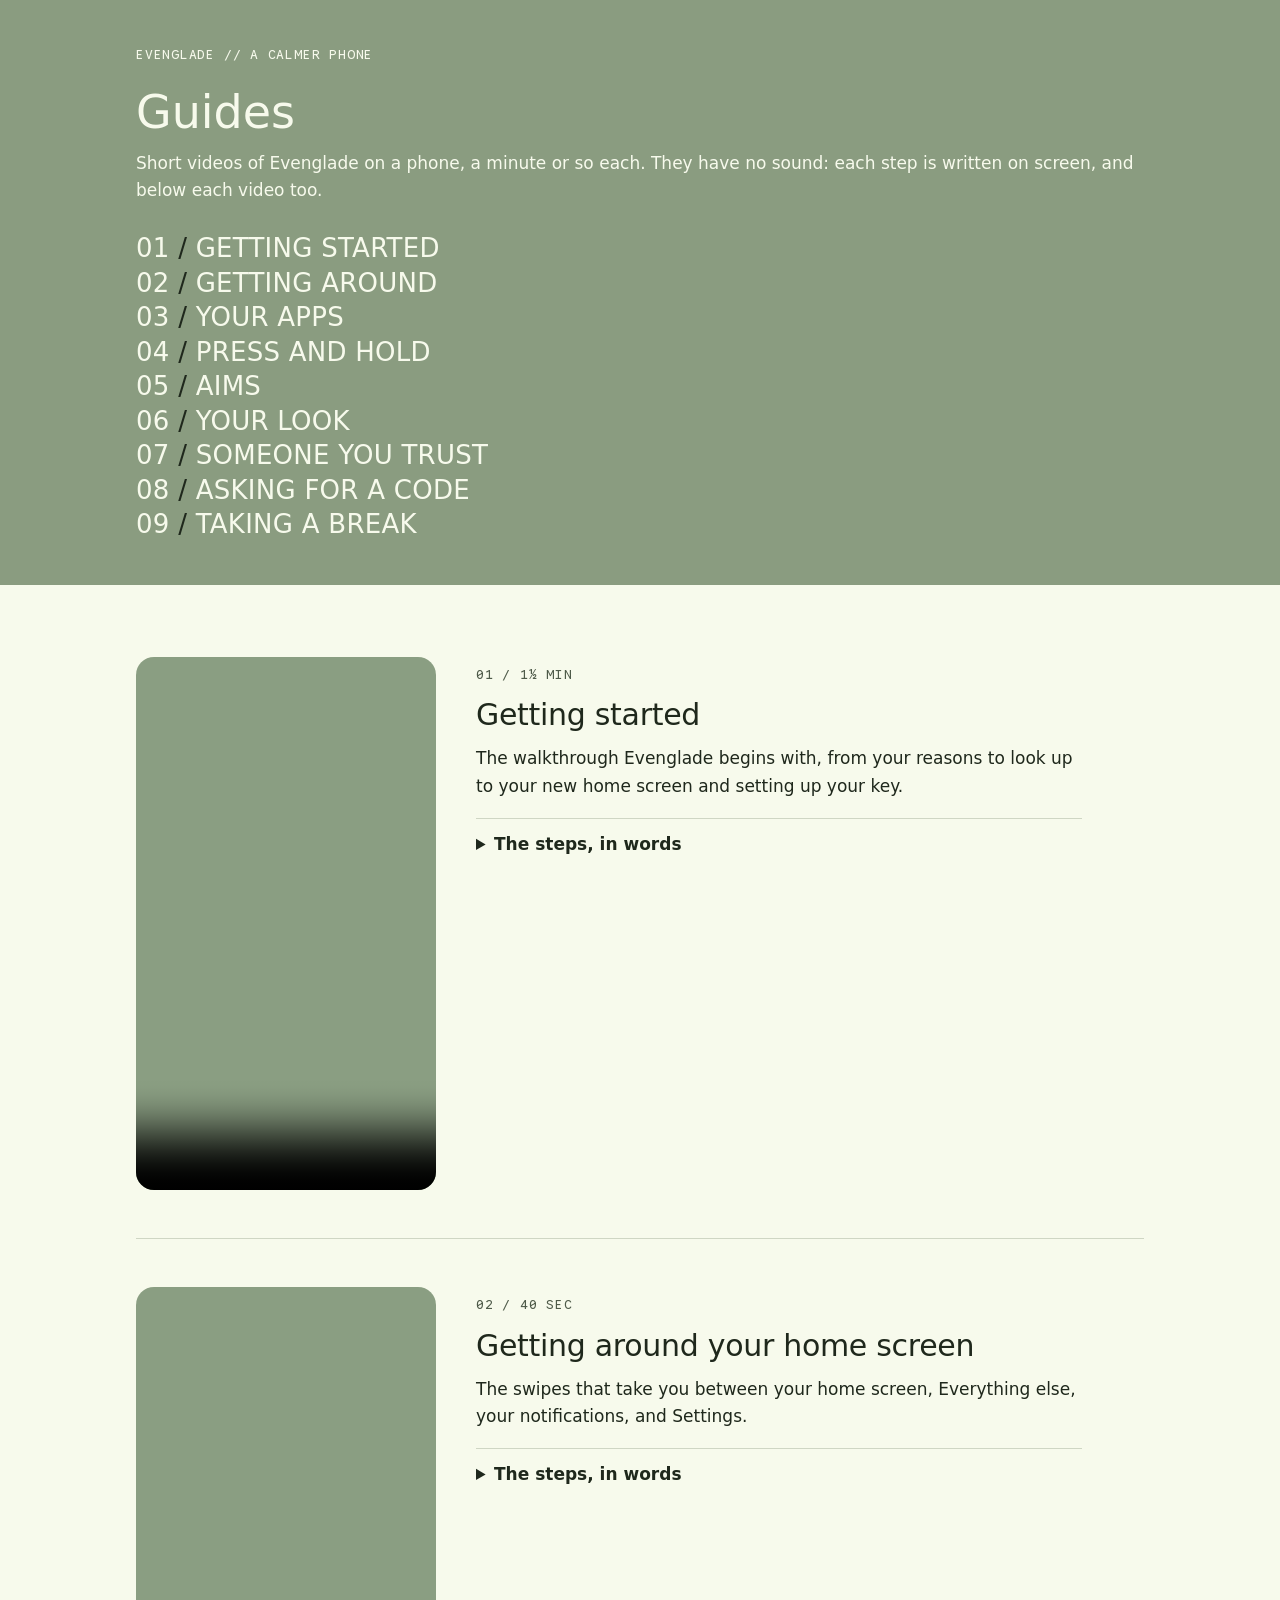
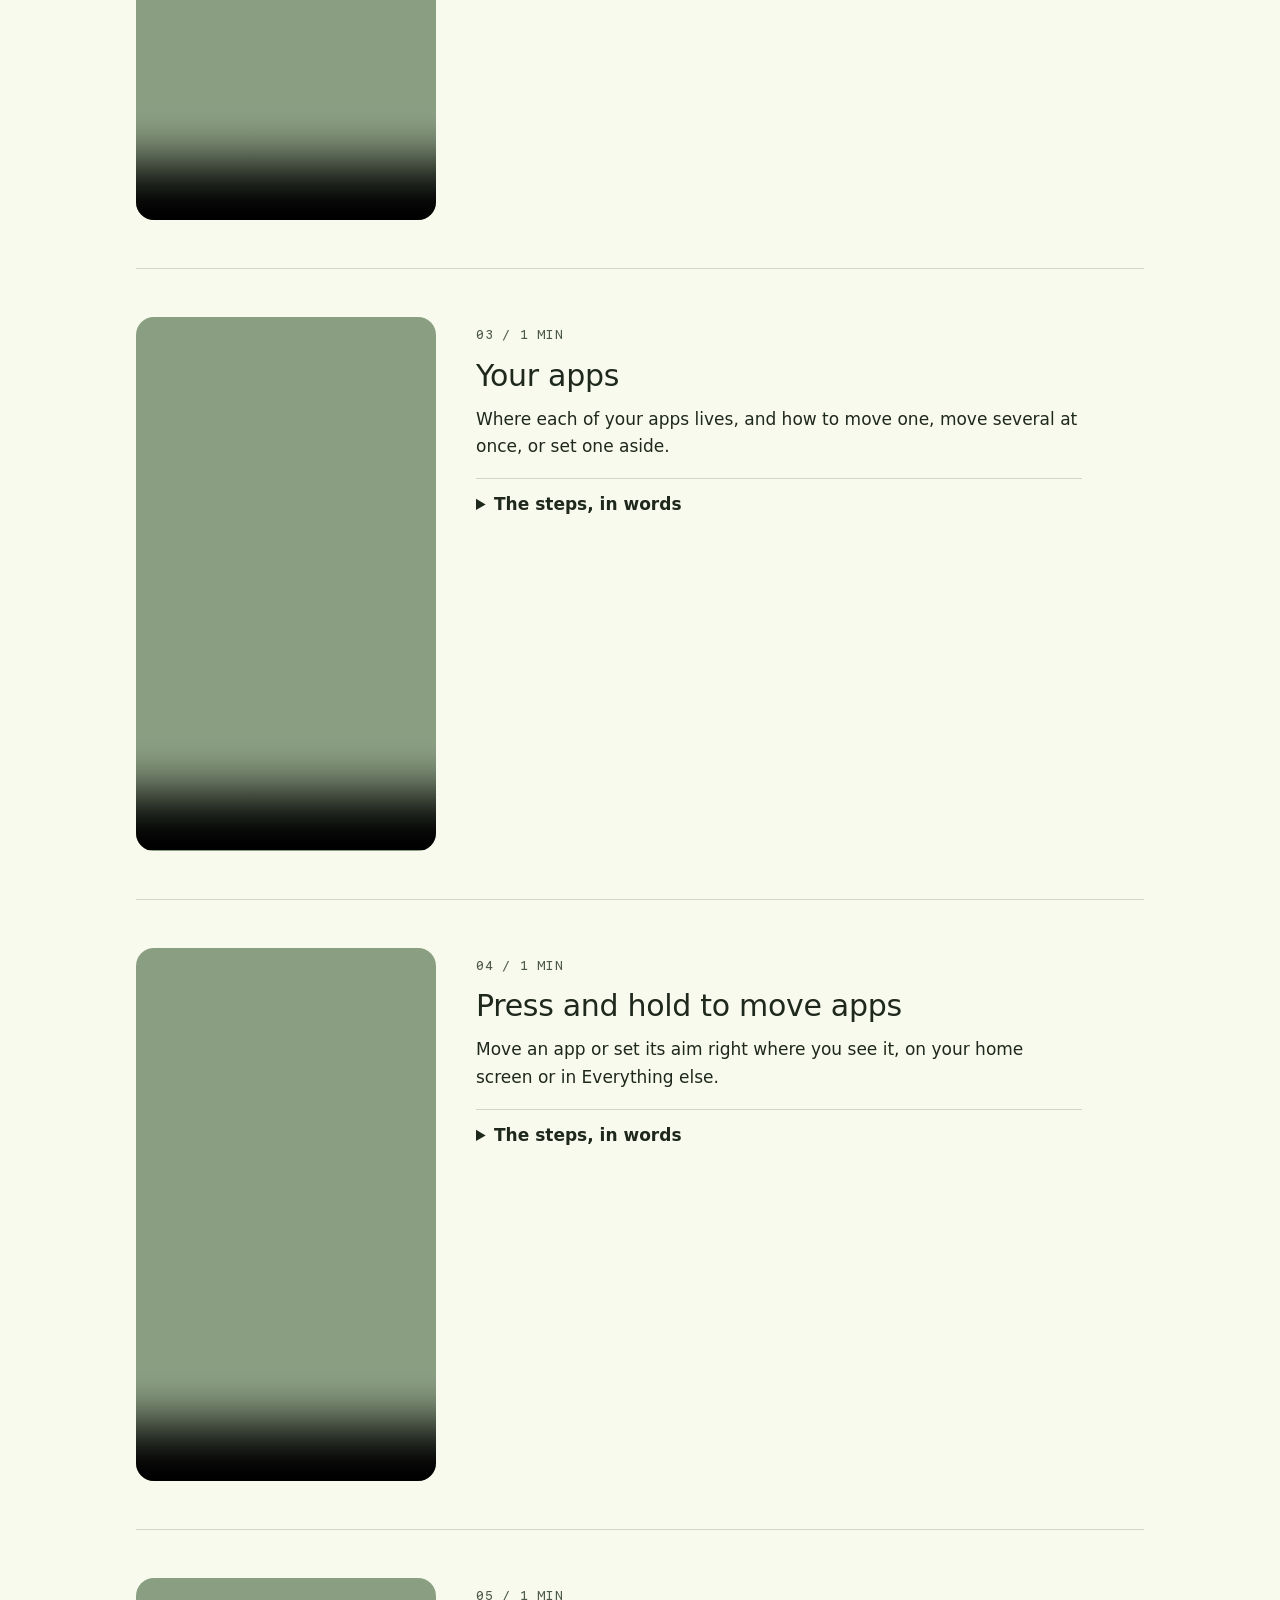
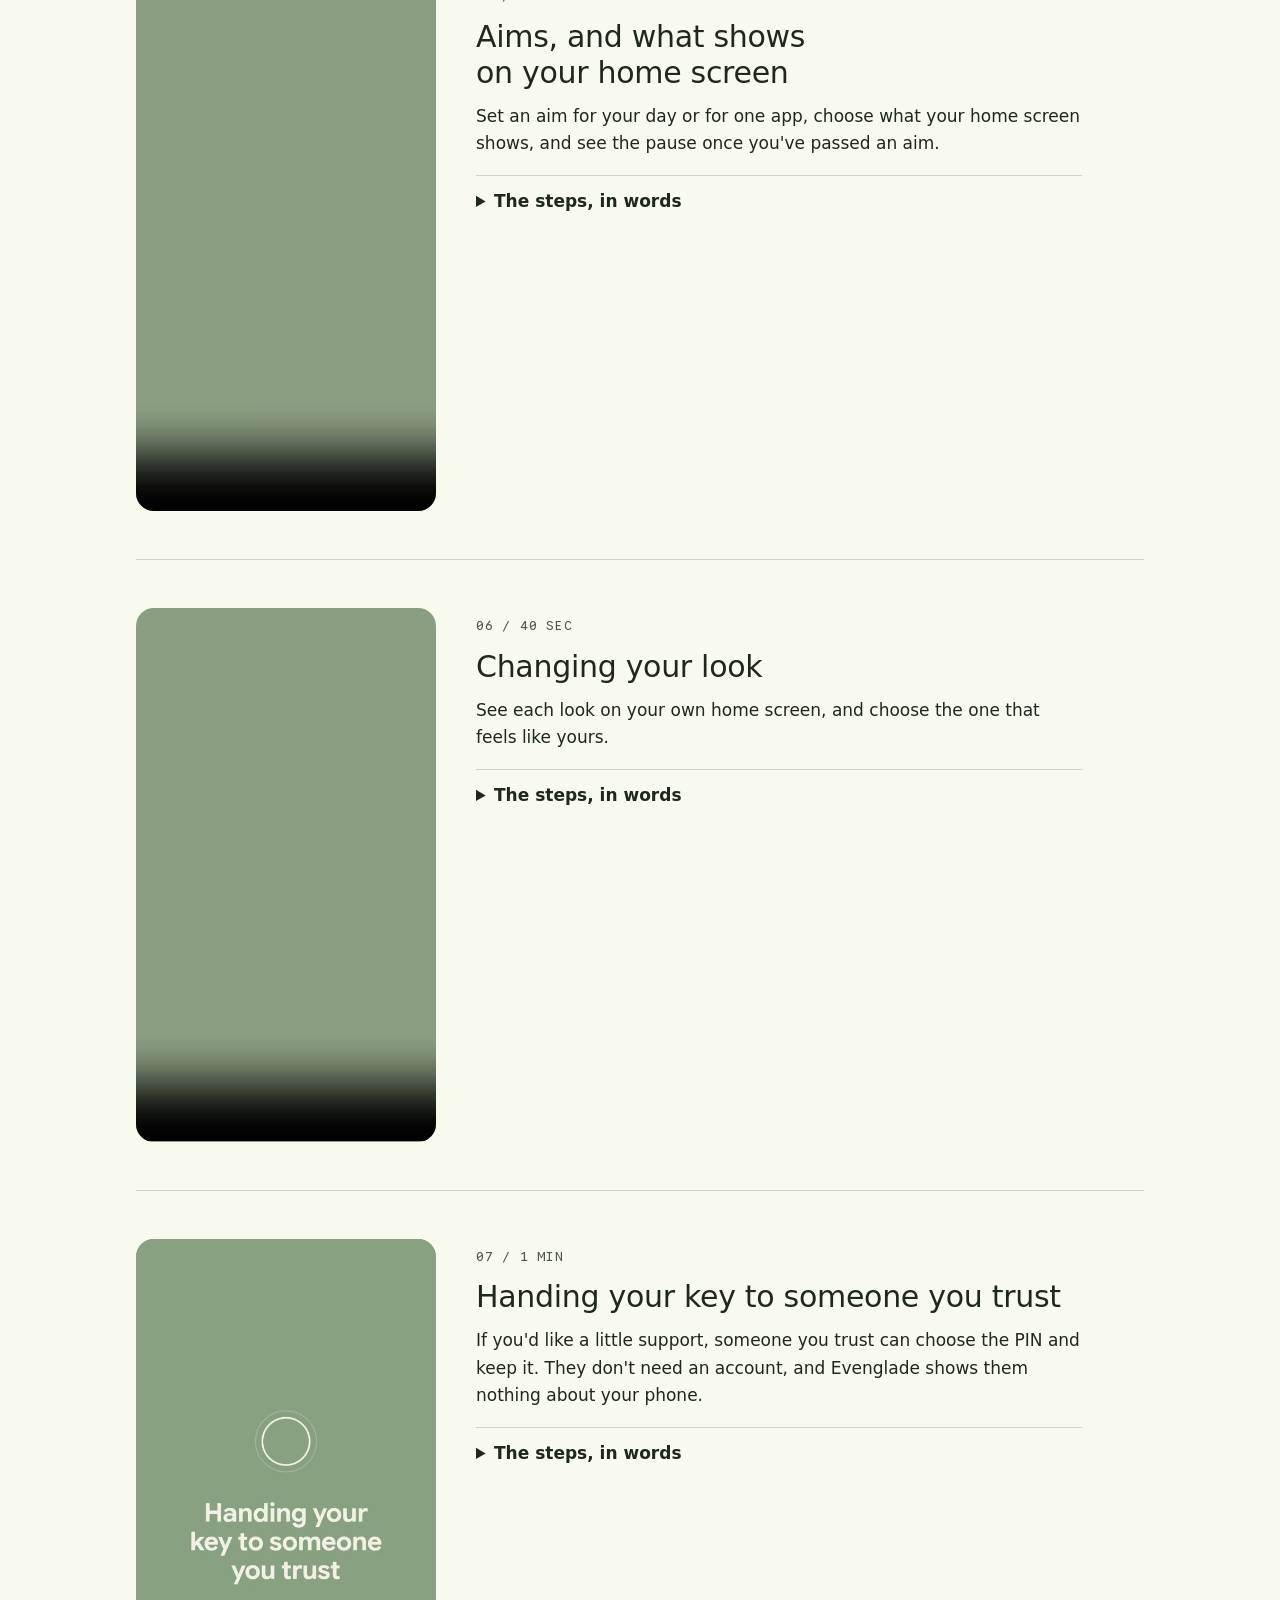
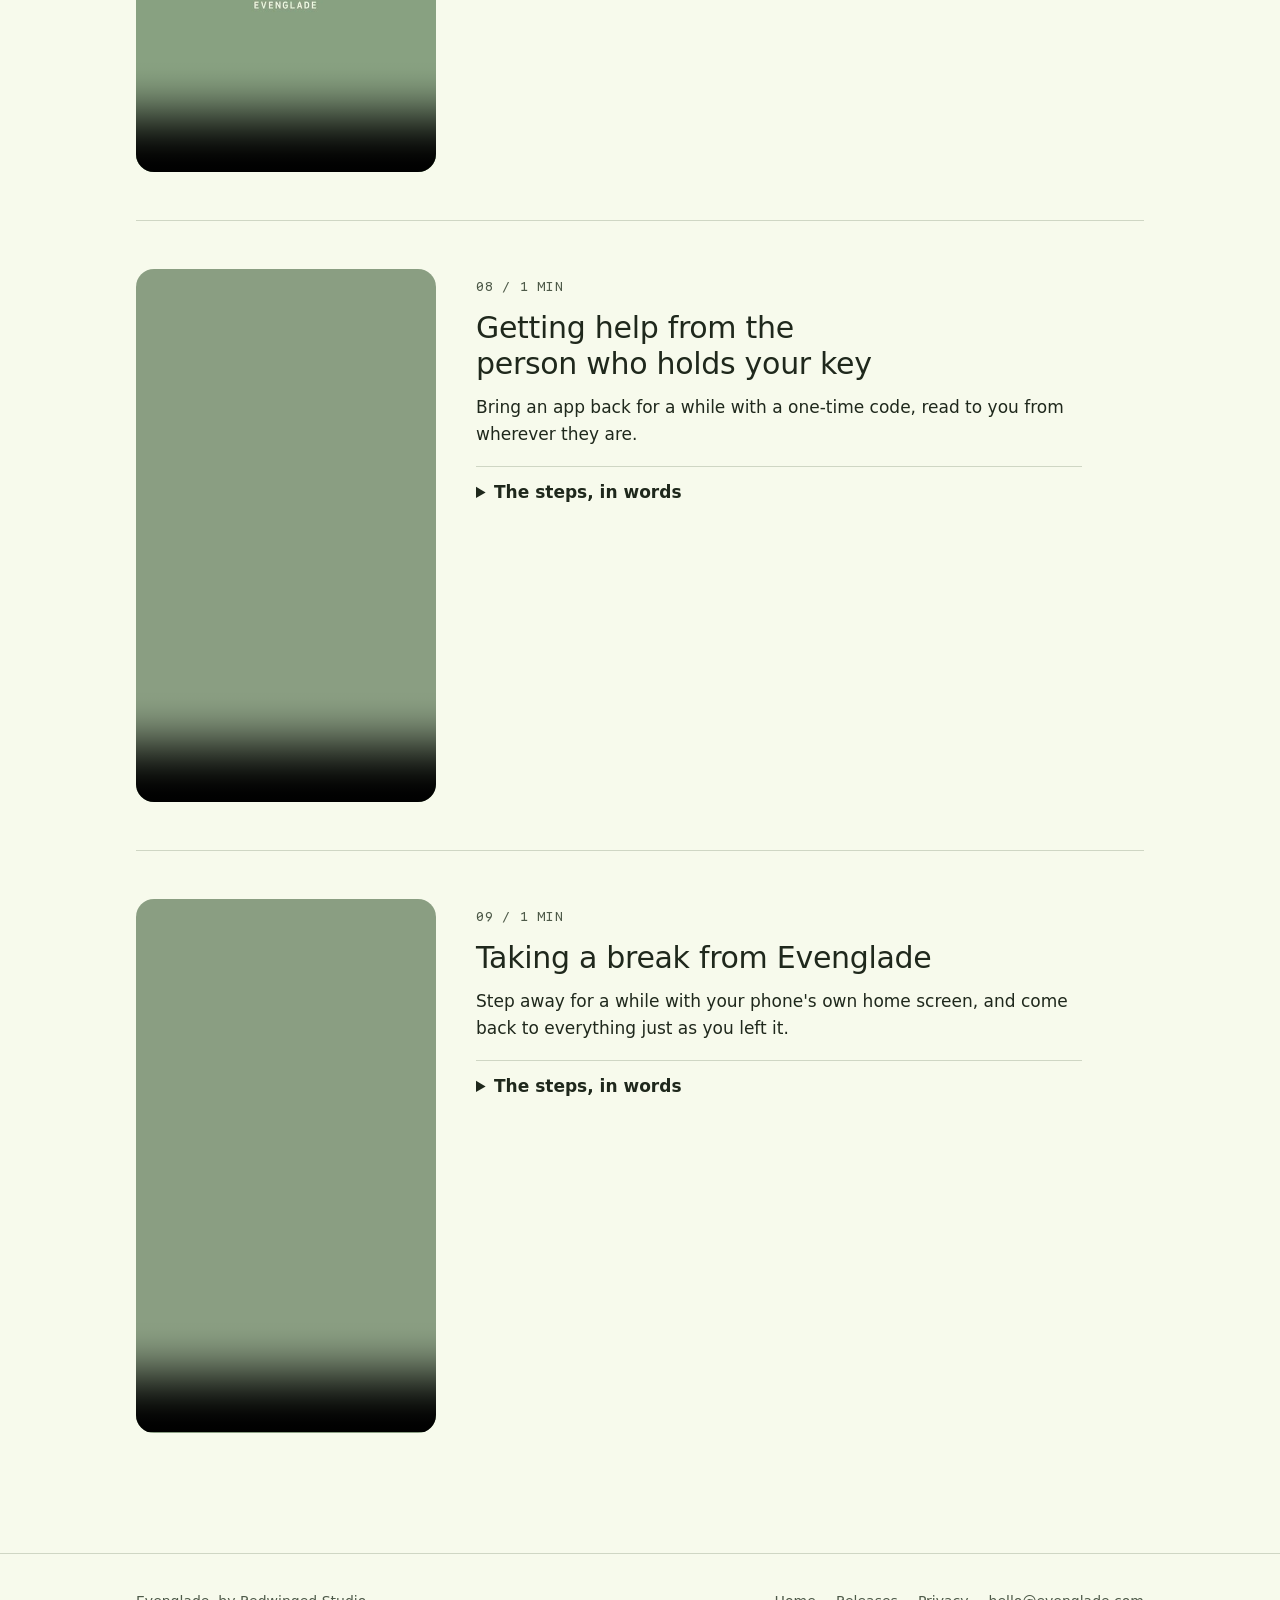
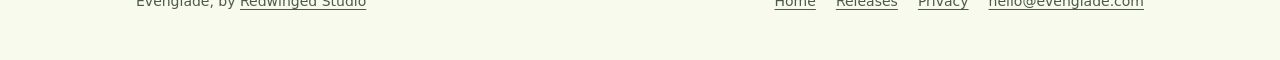
==== docs/guides.html @ 289d8fcb "Give evenglade.com a favicon.ico and PNG icons, for Google results and home screens Google showed a " ====
<!doctype html>
<html lang="en">
<head>
<meta charset="utf-8">
<meta name="viewport" content="width=device-width, initial-scale=1, viewport-fit=cover">
<title>Evenglade guides: short videos on using your calm home screen</title>
<meta name="description" content="Short videos of Evenglade, each with its steps in words: getting started, getting around, your apps, aims, your look, sharing your key, and taking a break.">
<meta name="theme-color" content="#8A9C80">
<link rel="icon" href="/favicon.ico" sizes="48x48">
<link rel="icon" href="/favicon.svg" type="image/svg+xml">
<link rel="icon" href="/icon-192.png" type="image/png" sizes="192x192">
<link rel="apple-touch-icon" href="/apple-touch-icon.png">
<link rel="manifest" href="/site.webmanifest">
<link rel="canonical" href="https://evenglade.com/guides">
<meta property="og:type" content="website">
<meta property="og:url" content="https://evenglade.com/guides">
<meta property="og:title" content="Evenglade guides: short videos on using your calm home screen">
<meta property="og:description" content="Short videos of Evenglade on a phone, a minute or so each.">
<meta property="og:image" content="https://evenglade.com/og.png">
<meta property="og:image:width" content="1024">
<meta property="og:image:height" content="500">
<meta property="og:image:alt" content="Evenglade: a calmer phone, with space for your life. Set aside the apps that take you out of the now.">
<meta property="og:site_name" content="Evenglade">
<meta property="og:locale" content="en_US">
<meta name="twitter:card" content="summary_large_image">
<link rel="preconnect" href="https://fonts.googleapis.com">
<link rel="preconnect" href="https://fonts.gstatic.com" crossorigin>
<link rel="stylesheet" href="https://fonts.googleapis.com/css2?family=Google+Sans+Flex:wght@300..700&family=Google+Sans+Code:wght@400..700&display=swap">
<link rel="stylesheet" href="style.css">
</head>
<body>

<header class="doc-head">
  <div class="wrap">
    <a class="mono" href="/">Evenglade <span aria-hidden="true">//</span> A calmer phone</a>
    <h1>Guides</h1>
    <p>Short videos of Evenglade on a phone, a minute or so each. They have no sound: each step is written on screen, and below each video too.</p>
    <nav class="list guide-list" aria-label="Guides">
      <a href="#getting-started"><span class="num">01</span> <span class="slash">/</span> <span class="name">Getting started</span></a>
      <a href="#getting-around"><span class="num">02</span> <span class="slash">/</span> <span class="name">Getting around</span></a>
      <a href="#your-apps"><span class="num">03</span> <span class="slash">/</span> <span class="name">Your apps</span></a>
      <a href="#press-and-hold"><span class="num">04</span> <span class="slash">/</span> <span class="name">Press and hold</span></a>
      <a href="#aims"><span class="num">05</span> <span class="slash">/</span> <span class="name">Aims</span></a>
      <a href="#your-look"><span class="num">06</span> <span class="slash">/</span> <span class="name">Your look</span></a>
      <a href="#someone-you-trust"><span class="num">07</span> <span class="slash">/</span> <span class="name">Someone you trust</span></a>
      <a href="#a-code"><span class="num">08</span> <span class="slash">/</span> <span class="name">Asking for a code</span></a>
      <a href="#taking-a-break"><span class="num">09</span> <span class="slash">/</span> <span class="name">Taking a break</span></a>
    </nav>
  </div>
</header>

<main class="guides">
  <div class="wrap">

    <article class="guide" id="getting-started">
      <video controls playsinline preload="none" poster="video/getting-started.jpg" width="1080" height="1920" aria-label="Getting started, a video without sound"><source src="video/getting-started.mp4" type="video/mp4"></video>
      <div class="text">
        <p class="mono soft">01 <span aria-hidden="true">/</span> 1½ min</p>
        <h2>Getting started</h2>
        <p>The walkthrough Evenglade begins with, from your reasons to look up to your new home screen and setting up your key.</p>
        <details>
          <summary>The steps, in words</summary>
          <ol>
            <li>Evenglade starts with a short walkthrough. Each step has a short video to watch. Tap Begin when you're ready.</li>
            <li>First, a few reasons to look up from your phone. Evenglade brings one up now and then.</li>
            <li>Choose your look. You can change it later.</li>
            <li>Then, where your apps live: Home screen, Everything else, Set aside, and Unlisted, in a few words each.</li>
            <li>Start with 5 apps for your home screen. The rest wait in Everything else, a swipe away.</li>
            <li>Some apps start out set aside. Tap any you'd like to keep. Until you choose your key, you can change these freely.</li>
            <li>Choose a daily aim, if you'd like one.</li>
            <li>Then choose who'll hold your key. Someone you trust can choose the PIN instead: <a href="#someone-you-trust">that path has its own guide</a>.</li>
            <li>Holding it yourself, you choose a PIN. Type it, tap Set PIN, then type it once more.</li>
            <li>You're all set, with your choices in one place. Tap Go home.</li>
          </ol>
          <p>Change any of these whenever you like, in Settings.</p>
        </details>
      </div>
    </article>

    <article class="guide" id="getting-around">
      <video controls playsinline preload="none" poster="video/getting-around.jpg" width="1080" height="1920" aria-label="Getting around your home screen, a video without sound"><source src="video/getting-around.mp4" type="video/mp4"></video>
      <div class="text">
        <p class="mono soft">02 <span aria-hidden="true">/</span> 40 sec</p>
        <h2>Getting around your home screen</h2>
        <p>The swipes that take you between your home screen, Everything else, your notifications, and Settings.</p>
        <details>
          <summary>The steps, in words</summary>
          <ol>
            <li>Swipe from right to left for Everything else. The pages follow your finger.</li>
            <li>Swipe back to your home screen.</li>
            <li>Swipe up to find an app. Everything else opens with its search, ready to type.</li>
            <li>Back sends it down again.</li>
            <li>Swipe down for your notifications. Swipe up to put them away.</li>
            <li>Press and hold an empty part of the home screen. Settings opens.</li>
          </ol>
          <p>A few swipes, and you're wherever you need to be.</p>
        </details>
      </div>
    </article>

    <article class="guide" id="your-apps">
      <video controls playsinline preload="none" poster="video/your-apps.jpg" width="1080" height="1920" aria-label="Your apps, a video without sound"><source src="video/your-apps.mp4" type="video/mp4"></video>
      <div class="text">
        <p class="mono soft">03 <span aria-hidden="true">/</span> 1 min</p>
        <h2>Your apps</h2>
        <p>Where each of your apps lives, and how to move one, move several at once, or set one aside.</p>
        <details>
          <summary>The steps, in words</summary>
          <ol>
            <li>Your apps shows where each app lives. Open it from Everything else, or from Settings.</li>
            <li>Each place says what it's for: the few apps you reach for most on your home screen, the rest in Everything else.</li>
            <li>Unlisted apps are off your lists, but still at work. They open from notifications, links, and other apps, like Android Auto.</li>
            <li>Set-aside apps rest, out of sight and quiet. Bringing one back asks for your key.</li>
            <li>Tap an app to move it. Moving an app further away never needs your key.</li>
            <li>To move several at once, tap Move several apps at once. Check them in their places, then tap Move and choose where.</li>
            <li>Tap Set it aside to put an app out of sight. Bringing it back will ask for your key.</li>
            <li>The app is set aside, and its notifications are cleared. It rests under Set aside until you bring it back.</li>
          </ol>
          <p>Every app has a place, and you choose it.</p>
        </details>
      </div>
    </article>

    <article class="guide" id="press-and-hold">
      <video controls playsinline preload="none" poster="video/press-and-hold.jpg" width="1080" height="1920" aria-label="Press and hold to move apps, a video without sound"><source src="video/press-and-hold.mp4" type="video/mp4"></video>
      <div class="text">
        <p class="mono soft">04 <span aria-hidden="true">/</span> 1 min</p>
        <h2>Press and hold to move apps</h2>
        <p>Move an app or set its aim right where you see it, on your home screen or in Everything else.</p>
        <details>
          <summary>The steps, in words</summary>
          <ol>
            <li>Press and hold an app on your home screen. Its menu lets you move it, set an aim, or open App info.</li>
            <li>App info opens Android's own page for the app.</li>
            <li>Set an aim for a gentle amount of time each day. Once you've passed it, opening the app begins with a short pause.</li>
            <li>It works the same in Everything else.</li>
            <li>Tap Move to your home screen, and the app is close at hand. Swipe back to your home screen to see it.</li>
            <li>Changed your mind? Press and hold to move it back.</li>
            <li>Set it aside puts an app out of sight, and its notifications are cleared. Bringing it back will ask for your key.</li>
          </ol>
          <p>Press and hold any app to choose where it lives, or set its aim.</p>
        </details>
      </div>
    </article>

    <article class="guide" id="aims">
      <video controls playsinline preload="none" poster="video/aims.jpg" width="1080" height="1920" aria-label="Aims, and what shows on your home screen, a video without sound"><source src="video/aims.mp4" type="video/mp4"></video>
      <div class="text">
        <p class="mono soft">05 <span aria-hidden="true">/</span> 1 min</p>
        <h2>Aims, and what shows on your home screen</h2>
        <p>Set an aim for your day or for one app, choose what your home screen shows, and see the pause once you've passed an aim.</p>
        <details>
          <summary>The steps, in words</summary>
          <ol>
            <li>Open Settings and scroll to Your time. To open Settings, press and hold an empty part of the home screen.</li>
            <li>A daily aim is for your whole day's screen time. It never stops anything. Once you've passed it, apps open after a short pause.</li>
            <li>Aims for each app work the same way, one app at a time. Your aims groups your apps by their aim: tap one to change it.</li>
            <li>Choose what shows on your home screen: today's screen time and unlocks at the top, time and opens beside each app.</li>
            <li>Your home screen shows them, small and quiet.</li>
            <li>Once you've passed an aim, opening an app starts with a pause. Here, Messages is at 31m of its 30m aim.</li>
            <li>A slow countdown, and a reminder of what you're making time for. Take a breath, or tap Don't open.</li>
            <li>Then Open. The choice is yours.</li>
          </ol>
          <p>Aims never keep an app closed. They give you a moment to choose.</p>
        </details>
      </div>
    </article>

    <article class="guide" id="your-look">
      <video controls playsinline preload="none" poster="video/your-look.jpg" width="1080" height="1920" aria-label="Changing your look, a video without sound"><source src="video/your-look.mp4" type="video/mp4"></video>
      <div class="text">
        <p class="mono soft">06 <span aria-hidden="true">/</span> 40 sec</p>
        <h2>Changing your look</h2>
        <p>See each look on your own home screen, and choose the one that feels like yours.</p>
        <details>
          <summary>The steps, in words</summary>
          <ol>
            <li>To change your look, open Settings: press and hold an empty part of the home screen.</li>
            <li>Under Your look, tap the look you have now.</li>
            <li>Swipe through the looks. Each shows your own home screen.</li>
            <li>Tap one to choose it. Settings and the wallpaper change with it.</li>
          </ol>
          <p>Change your look whenever you like.</p>
        </details>
      </div>
    </article>

    <article class="guide" id="someone-you-trust">
      <video controls playsinline preload="none" poster="video/someone-you-trust.jpg" width="1080" height="1920" aria-label="Handing your key to someone you trust, a video without sound"><source src="video/someone-you-trust.mp4" type="video/mp4"></video>
      <div class="text">
        <p class="mono soft">07 <span aria-hidden="true">/</span> 1 min</p>
        <h2>Handing your key to someone you trust</h2>
        <p>If you'd like a little support, someone you trust can choose the PIN and keep it. They don't need an account, and Evenglade shows them nothing about your phone.</p>
        <details>
          <summary>The steps, in words</summary>
          <ol>
            <li>In the walkthrough, at Your key, tap Someone I trust will hold it.</li>
            <li>Hand them your phone. The rest of this step is for them.</li>
            <li>They choose a PIN and keep it to themselves: they type it, tap Set PIN, then type it once more.</li>
            <li>Next, they can set up one-time codes. With an authenticator app on their phone, they can say yes from anywhere.</li>
            <li>They tap Set up one-time codes, then enter the PIN.</li>
            <li>In their authenticator app, they add an account and scan the code Evenglade shows.</li>
            <li>They type the 6-digit code it shows, then tap Save. One-time codes are on.</li>
            <li>When they're done, they tap Next and hand your phone back.</li>
            <li>Back to you. When you'd like an app back, ask them. They can read you a code from anywhere, or type the PIN when they're with you.</li>
          </ol>
          <p>They can say yes from anywhere. The PIN stays with them.</p>
        </details>
      </div>
    </article>

    <article class="guide" id="a-code">
      <video controls playsinline preload="none" poster="video/a-code.jpg" width="1080" height="1920" aria-label="Getting help from the person who holds your key, a video without sound"><source src="video/a-code.mp4" type="video/mp4"></video>
      <div class="text">
        <p class="mono soft">08 <span aria-hidden="true">/</span> 1 min</p>
        <h2>Getting help from the person who holds your key</h2>
        <p>Bring an app back for a while with a one-time code, read to you from wherever they are.</p>
        <details>
          <summary>The steps, in words</summary>
          <ol>
            <li>When you'd like an app back, open Your apps. It's at the end of Everything else.</li>
            <li>Under Set aside, tap the app.</li>
            <li>Tap Move to Everything else, then For 30 minutes.</li>
            <li>Ask the person who holds your key for a one-time code. They read it from the authenticator app on their phone.</li>
            <li>Type the code they read you, then tap Continue.</li>
            <li>The app is back for 30 minutes. Then it's set aside again, on the minute.</li>
            <li>A note in the notification shade counts down the time.</li>
          </ol>
          <p>A code works once, for one app. The PIN stays with them.</p>
        </details>
      </div>
    </article>

    <article class="guide" id="taking-a-break">
      <video controls playsinline preload="none" poster="video/taking-a-break.jpg" width="1080" height="1920" aria-label="Taking a break from Evenglade, a video without sound"><source src="video/taking-a-break.mp4" type="video/mp4"></video>
      <div class="text">
        <p class="mono soft">09 <span aria-hidden="true">/</span> 1 min</p>
        <h2>Taking a break from Evenglade</h2>
        <p>Step away for a while with your phone's own home screen, and come back to everything just as you left it.</p>
        <details>
          <summary>The steps, in words</summary>
          <ol>
            <li>To take a break, open Settings and scroll to Advanced. To open Settings, press and hold an empty part of the home screen.</li>
            <li>Tap Stop using Evenglade. Every app opens and notifies as usual, and your choices stay as they are.</li>
            <li>It asks for your key. If someone you trust holds it, ask them for a code.</li>
            <li>Tap Stop using it.</li>
            <li>Your phone's own home screen is back. Evenglade rests until you open it again.</li>
            <li>To start again, open Evenglade from your phone's list of apps.</li>
            <li>Tap Start using Evenglade again. The apps you've set aside rest again.</li>
            <li>Make Evenglade your home screen once more: choose Evenglade, then Set as default.</li>
            <li>Evenglade is back, just as you left it, and your set-aside apps are resting again.</li>
          </ol>
          <p>Take a break whenever you need one. Evenglade waits just as you left it.</p>
        </details>
      </div>
    </article>

  </div>
</main>

<footer>
  <div class="wrap">
    <span>Evenglade, by <a href="https://redwinged.com">Redwinged Studio</a></span>
    <nav aria-label="Footer">
      <a href="/">Home</a>
      <a href="/releases">Releases</a>
      <a href="/privacy">Privacy</a>
      <a href="mailto:hello@evenglade.com">hello@evenglade.com</a>
    </nav>
  </div>
</footer>

<script>
  // One video at a time: starting one pauses any other.
  document.querySelectorAll('video').forEach(function (video) {
    video.addEventListener('play', function () {
      document.querySelectorAll('video').forEach(function (other) { if (other !== video) other.pause(); });
    });
  });
</script>
</body>
</html>
---- docs/style.css ----
/* evenglade.com: one calm column, like the phone's own list. The hero is the home screen itself, set in
   type, beside the real screen; sage bands mark the places the page speaks about the phone. */
:root {
  --page: #F7FAEC;        /* the app's cream */
  --ink: #1F281C;         /* the app's dark ink */
  --soft: #4E5A49;        /* quieter text, ink toward sage */
  --sage: #8A9C80;        /* the app's sage ground */
  --on-sage: #F7FAEC;
  --sage-ink: #1F281C;    /* slashes and small text on sage */
  --rule: #CFD6C4;
  --panel: #ECF0E1;
  --font-body: "Google Sans Flex", "Roboto", system-ui, sans-serif;
  --font-mono: "Google Sans Code", ui-monospace, "SFMono-Regular", Menlo, monospace;
  --measure: 64ch;
  color-scheme: light;
}
@media (prefers-color-scheme: dark) {
  :root {
    --page: #161C15; --ink: #E9ECDF; --soft: #AEB8A6; --sage: #232C21; --on-sage: #E9ECDF;
    --sage-ink: #8A9E82; --rule: #313833; --panel: #1C231B;
    color-scheme: dark;
  }
}

/* Each screenshot comes in the app's light and dark looks; the page shows the one that matches. */
.phone .when-dark { display: none; }
@media (prefers-color-scheme: dark) {
  .phone .when-dark { display: block; }
  .phone .when-light { display: none; }
}

* { box-sizing: border-box; }
html { scroll-behavior: smooth; -webkit-text-size-adjust: 100%; }
@media (prefers-reduced-motion: reduce) { html { scroll-behavior: auto; } }
body { background: var(--page); color: var(--ink); font: 400 17px/1.6 var(--font-body); margin: 0; }
.wrap { max-width: 1040px; margin: 0 auto; padding-left: max(16px, env(safe-area-inset-left, 0px)); padding-right: max(16px, env(safe-area-inset-right, 0px)); }
a { color: inherit; text-underline-offset: 3px; }
a:focus-visible, button:focus-visible { outline: 2px solid var(--sage-ink); outline-offset: 3px; border-radius: 4px; }
h1, h2, h3 { text-wrap: balance; margin: 0; font-weight: 500; }
h2 { font-size: clamp(26px, 3.4vw, 34px); line-height: 1.2; letter-spacing: -0.01em; }
h3 { font-size: 18px; line-height: 1.35; font-weight: 600; }
p { margin: 0; }
.mono { font-family: var(--font-mono); font-size: 13px; letter-spacing: 0.06em; text-transform: uppercase; }
.prose { max-width: var(--measure); display: grid; gap: 14px; }
.soft { color: var(--soft); }
section { padding-block: 72px; }
section + section { border-top: 1px solid var(--rule); }

/* Hero: the sage home screen. */
.hero { background: var(--sage); color: var(--on-sage); padding-block: 56px 64px; }
.hero .wrap { display: grid; grid-template-columns: minmax(0, 1.25fr) minmax(0, 0.75fr); gap: 48px; align-items: center; }
.hero .status { opacity: 0.9; }
.hero .status span, .hero .slash { color: var(--sage-ink); }
.hero h1 { font-size: clamp(34px, 5vw, 54px); line-height: 1.08; font-weight: 400; letter-spacing: -0.015em; margin-top: 28px; }
.hero .lede { font-size: 19px; line-height: 1.55; margin-top: 20px; max-width: 34em; }
.list { margin-top: 36px; display: grid; gap: 2px; font-weight: 300; font-size: clamp(24px, 3.2vw, 34px); line-height: 1.25; text-transform: uppercase; letter-spacing: 0.01em; }
.list a { text-decoration: none; display: inline-block; }
.list a:hover .name { text-decoration: underline; text-decoration-thickness: 1px; }
.rule { margin-top: 18px; display: flex; align-items: center; gap: 10px; max-width: 520px; }
.rule::before { content: ""; flex: 1; height: 2px; background: var(--sage-ink); opacity: 0.8; border-radius: 1px; }
.rule svg { width: 22px; height: 22px; color: var(--sage-ink); flex: none; }
.hero .tagline { font-size: clamp(20px, 2.4vw, 24px); line-height: 1.3; margin-top: 12px; }
.soon { margin-top: 22px; font-size: 16px; display: flex; flex-wrap: wrap; align-items: center; gap: 10px 16px; }
.soon a { font-weight: 600; }
.soon .cta { font: 500 16px var(--font-body); color: var(--page); background: var(--ink); border-radius: 999px; padding: 11px 20px; text-decoration: none; }
.soon .cta:hover { opacity: 0.9; }
.phone { width: 100%; max-width: 280px; aspect-ratio: 1080 / 2400; border-radius: 26px; border: 6px solid #12160F; overflow: hidden; background: #12160F; justify-self: center; box-shadow: 0 24px 50px -24px rgba(18, 22, 15, 0.55); }
.phone img { display: block; width: 100%; height: 100%; object-fit: cover; }

/* The features, each beside its screen. */
.tour { display: grid; gap: 64px; margin-top: 48px; }
.stop { display: grid; grid-template-columns: 220px minmax(0, 1fr); gap: 40px; align-items: center; }
.stop .phone { max-width: 220px; border-width: 5px; border-radius: 22px; box-shadow: none; }
.stop .text { display: grid; gap: 12px; max-width: 52ch; }
.stop .text ul { margin: 0; padding-left: 1.1em; display: grid; gap: 6px; }
/* Your look: every look in a row that pans, like the app's own picker. */
.looks-head { display: flex; justify-content: space-between; align-items: end; gap: 24px; }
.pan { display: flex; gap: 10px; flex: none; }
.pan button { width: 44px; height: 44px; border-radius: 50%; border: 1px solid var(--rule); background: var(--panel); color: var(--ink); display: grid; place-items: center; cursor: pointer; padding: 0; }
.pan button:hover:not(:disabled) { border-color: var(--soft); }
.pan button:disabled { opacity: 0.35; cursor: default; }
.pan svg { width: 20px; height: 20px; fill: none; stroke: currentColor; stroke-width: 2; stroke-linecap: round; stroke-linejoin: round; }
.rail { margin-top: 36px; overflow-x: auto; scroll-snap-type: x mandatory; overscroll-behavior-x: contain; scrollbar-width: thin; padding-bottom: 14px; border-radius: 4px; }
.rail:focus-visible { outline: 2px solid var(--sage-ink); outline-offset: 4px; }
.rail ul { list-style: none; margin: 0; padding: 0; display: grid; grid-auto-flow: column; grid-auto-columns: 184px; gap: 20px; }
.rail li { scroll-snap-align: start; }
.rail figure { margin: 0; display: grid; gap: 12px; }
.rail .phone { max-width: none; border-width: 4px; border-radius: 18px; box-shadow: none; }
.rail figcaption { display: grid; gap: 2px; font-size: 15px; line-height: 1.4; }
.rail figcaption span { color: var(--soft); font-size: 14px; }

/* What stays: a sage band. */
.keep { background: var(--sage); color: var(--on-sage); }
.keep .soft { color: var(--on-sage); opacity: 0.85; }
.keep ul { list-style: none; margin: 28px 0 0; padding: 0; display: grid; grid-template-columns: repeat(2, minmax(0, 1fr)); gap: 14px 32px; max-width: 760px; }
.keep li { display: grid; grid-template-columns: auto minmax(0, 1fr); gap: 12px; }
.keep li .slash { color: var(--sage-ink); font-weight: 300; }

/* Trying it early, and the questions after it. */
.address { display: flex; flex-wrap: wrap; align-items: center; gap: 12px; margin-top: 8px; }
.address a { font: 500 18px var(--font-mono); background: var(--panel); padding: 10px 14px; border-radius: 10px; text-decoration: none; }
.address button { font: 500 15px var(--font-body); color: var(--page); background: var(--ink); border: 0; border-radius: 999px; padding: 10px 18px; cursor: pointer; }
.steps { list-style: none; counter-reset: step; margin: 6px 0 0; padding: 0; display: grid; gap: 16px; }
.steps li { counter-increment: step; display: grid; grid-template-columns: 2.4em minmax(0, 1fr); column-gap: 10px; }
.steps li::before { content: counter(step, decimal-leading-zero); font: 500 15px/1.7 var(--font-mono); color: var(--soft); }
.steps b { font-weight: 600; }
.steps .later span { color: var(--soft); }
.steps .later b { color: var(--ink); }
.steps em { display: block; margin-top: 4px; font: 500 12px/1.4 var(--font-mono); font-style: normal; letter-spacing: 0.06em; text-transform: uppercase; color: var(--soft); }
dl { margin: 0; display: grid; gap: 22px; }
dt { font-weight: 600; }
dd { margin: 4px 0 0; color: var(--soft); }
.faq { margin-top: 32px; grid-template-columns: repeat(2, minmax(0, 1fr)); gap: 28px 48px; max-width: 920px; }

footer { padding-block: 36px 48px; border-top: 1px solid var(--rule); }
footer .wrap { display: flex; flex-wrap: wrap; justify-content: space-between; gap: 12px 24px; color: var(--soft); font-size: 14px; }
footer nav { display: flex; flex-wrap: wrap; gap: 8px 20px; }

/* The privacy policy: a plain reading page. */
.doc-head { background: var(--sage); color: var(--on-sage); padding-block: 40px 44px; }
.doc-head a { text-decoration: none; }
.doc-head h1 { font-size: clamp(32px, 4.4vw, 46px); font-weight: 400; line-height: 1.1; margin-top: 20px; }
.doc-head p { margin-top: 12px; }
.doc { padding-block: 48px 72px; }
.doc .prose { gap: 16px; }
.doc h2 { font-size: 24px; margin-top: 24px; }
.doc ul { margin: 0; padding-left: 1.2em; display: grid; gap: 8px; }
.doc .summary { background: var(--panel); border-radius: 14px; padding: 20px 22px; }
.table-wrap { overflow-x: auto; border: 1px solid var(--rule); border-radius: 10px; }
table { border-collapse: collapse; width: 100%; font-size: 15px; }
th, td { text-align: left; padding: 10px 14px; border-bottom: 1px solid var(--rule); vertical-align: top; }
th { background: var(--panel); font-weight: 600; }
tr:last-child td { border-bottom: 0; }

/* Guides: each video beside its words, one after another. */
.doc-head .guide-list { margin-top: 28px; font-size: clamp(20px, 2.6vw, 26px); }
.doc-head .guide-list .slash { color: var(--sage-ink); }
.guides { padding-block: 24px 72px; }
.guide { display: grid; grid-template-columns: 300px minmax(0, 1fr); gap: 40px; align-items: start; padding-block: 48px; scroll-margin-top: 16px; }
.guide + .guide { border-top: 1px solid var(--rule); }
.guide video { display: block; width: 100%; height: auto; aspect-ratio: 1080 / 1920; border-radius: 18px; background: #8A9E82; }
.guide .text { display: grid; gap: 12px; max-width: 56ch; padding-top: 8px; }
.guide h2 { font-size: clamp(24px, 3vw, 30px); }
.guide details { margin-top: 6px; border-top: 1px solid var(--rule); padding-top: 12px; }
.guide summary { cursor: pointer; font-weight: 600; width: fit-content; }
.guide details[open] summary { margin-bottom: 10px; }
.guide ol { margin: 0 0 12px; padding-left: 1.3em; display: grid; gap: 6px; }
.guide details p { color: var(--soft); }

/* Watch: one guide's video, opened from a step of Evenglade's walkthrough, sized to fit a phone's screen
   with its title in view. Wider screens set its words beside it, as on the guides page. */
.watch { padding-block: 20px 56px; }
.watch .wrap { display: grid; grid-template-columns: 300px minmax(0, 1fr); gap: 16px 40px; align-items: start; }
.watch .wrap > .mono { grid-column: 1 / -1; text-decoration: none; }
.watch video { display: block; width: 100%; height: auto; aspect-ratio: 1080 / 1920; border-radius: 18px; background: #8A9E82; }
.watch .text { display: grid; gap: 12px; max-width: 56ch; padding-top: 8px; }
.watch h1 { font-size: clamp(24px, 3vw, 30px); line-height: 1.2; }
.watch details { margin-top: 6px; border-top: 1px solid var(--rule); padding-top: 12px; }
.watch summary { cursor: pointer; font-weight: 600; width: fit-content; }
.watch details[open] summary { margin-bottom: 10px; }
.watch ol { margin: 0 0 12px; padding-left: 1.3em; display: grid; gap: 6px; }
.watch details p { color: var(--soft); }
.watch .back { margin-top: 8px; }
@media (max-width: 560px) {
  .watch .wrap { grid-template-columns: minmax(0, 1fr); }
  .watch video { width: auto; max-width: 100%; max-height: 70svh; justify-self: center; }
}


/* Releases: each release's changes, then the screens that changed, before and after, side by side. */
.releases { padding-block: 24px 72px; }
.release { padding-block: 48px; display: grid; gap: 20px; }
.release-head { display: flex; flex-wrap: wrap; align-items: baseline; gap: 6px 16px; }
.release .prose ul { margin: 0; padding-left: 1.2em; display: grid; gap: 8px; }
.release .prose b { font-weight: 600; }
.compares { display: grid; gap: 56px; margin-top: 28px; }
.compare { margin: 0; display: grid; grid-template-columns: minmax(0, 1fr) auto; gap: 24px 48px; align-items: center; }
.compare > figcaption { display: grid; gap: 8px; max-width: 40ch; }
.compare .pair { display: grid; grid-template-columns: repeat(2, 200px); gap: 24px; }
.compare .pair figure { margin: 0; display: grid; gap: 10px; justify-items: center; text-align: center; }
.compare .phone { max-width: 200px; border-width: 5px; border-radius: 22px; box-shadow: none; }
.earlier { border-top: 1px solid var(--rule); padding-block: 48px 0; }
.history { list-style: none; margin: 28px 0 0; padding: 0; display: grid; gap: 20px; max-width: 760px; }
.history > li { display: grid; grid-template-columns: 9em minmax(0, 1fr); gap: 4px 24px; scroll-margin-top: 16px; }
.history .ver { display: grid; gap: 2px; }
.history .ver b { font-weight: 600; }
.history ul { margin: 0; padding-left: 1.1em; display: grid; gap: 4px; }
@media (max-width: 820px) {
  .compare { grid-template-columns: minmax(0, 1fr); }
}
@media (max-width: 560px) {
  .compare .pair { grid-template-columns: repeat(2, minmax(0, 1fr)); gap: 14px; }
  .compare .phone { border-width: 4px; border-radius: 16px; }
  .history > li { grid-template-columns: minmax(0, 1fr); }
  .history .ver { display: flex; gap: 12px; align-items: baseline; }
}


@media (max-width: 820px) {
  .guide { grid-template-columns: 220px minmax(0, 1fr); gap: 24px; }
}
@media (max-width: 560px) {
  .guide { grid-template-columns: minmax(0, 1fr); gap: 20px; padding-block: 36px; }
  .guide video { max-width: 300px; }
}

@media (max-width: 820px) {
  .hero .wrap { grid-template-columns: minmax(0, 1fr); gap: 36px; }
  .faq { grid-template-columns: minmax(0, 1fr); gap: 22px; }
  .hero .phone { max-width: 240px; }
  .stop { grid-template-columns: 140px minmax(0, 1fr); gap: 22px; align-items: start; }
  .stop .phone { max-width: 140px; border-width: 4px; border-radius: 16px; }
}
@media (max-width: 560px) {
  section { padding-block: 52px; }
  .keep ul { grid-template-columns: minmax(0, 1fr); }
  .pan { display: none; }
  .rail ul { grid-auto-columns: 150px; gap: 14px; }
  .stop { grid-template-columns: minmax(0, 1fr); }
  .stop .phone { max-width: 200px; border-radius: 20px; justify-self: start; }
}
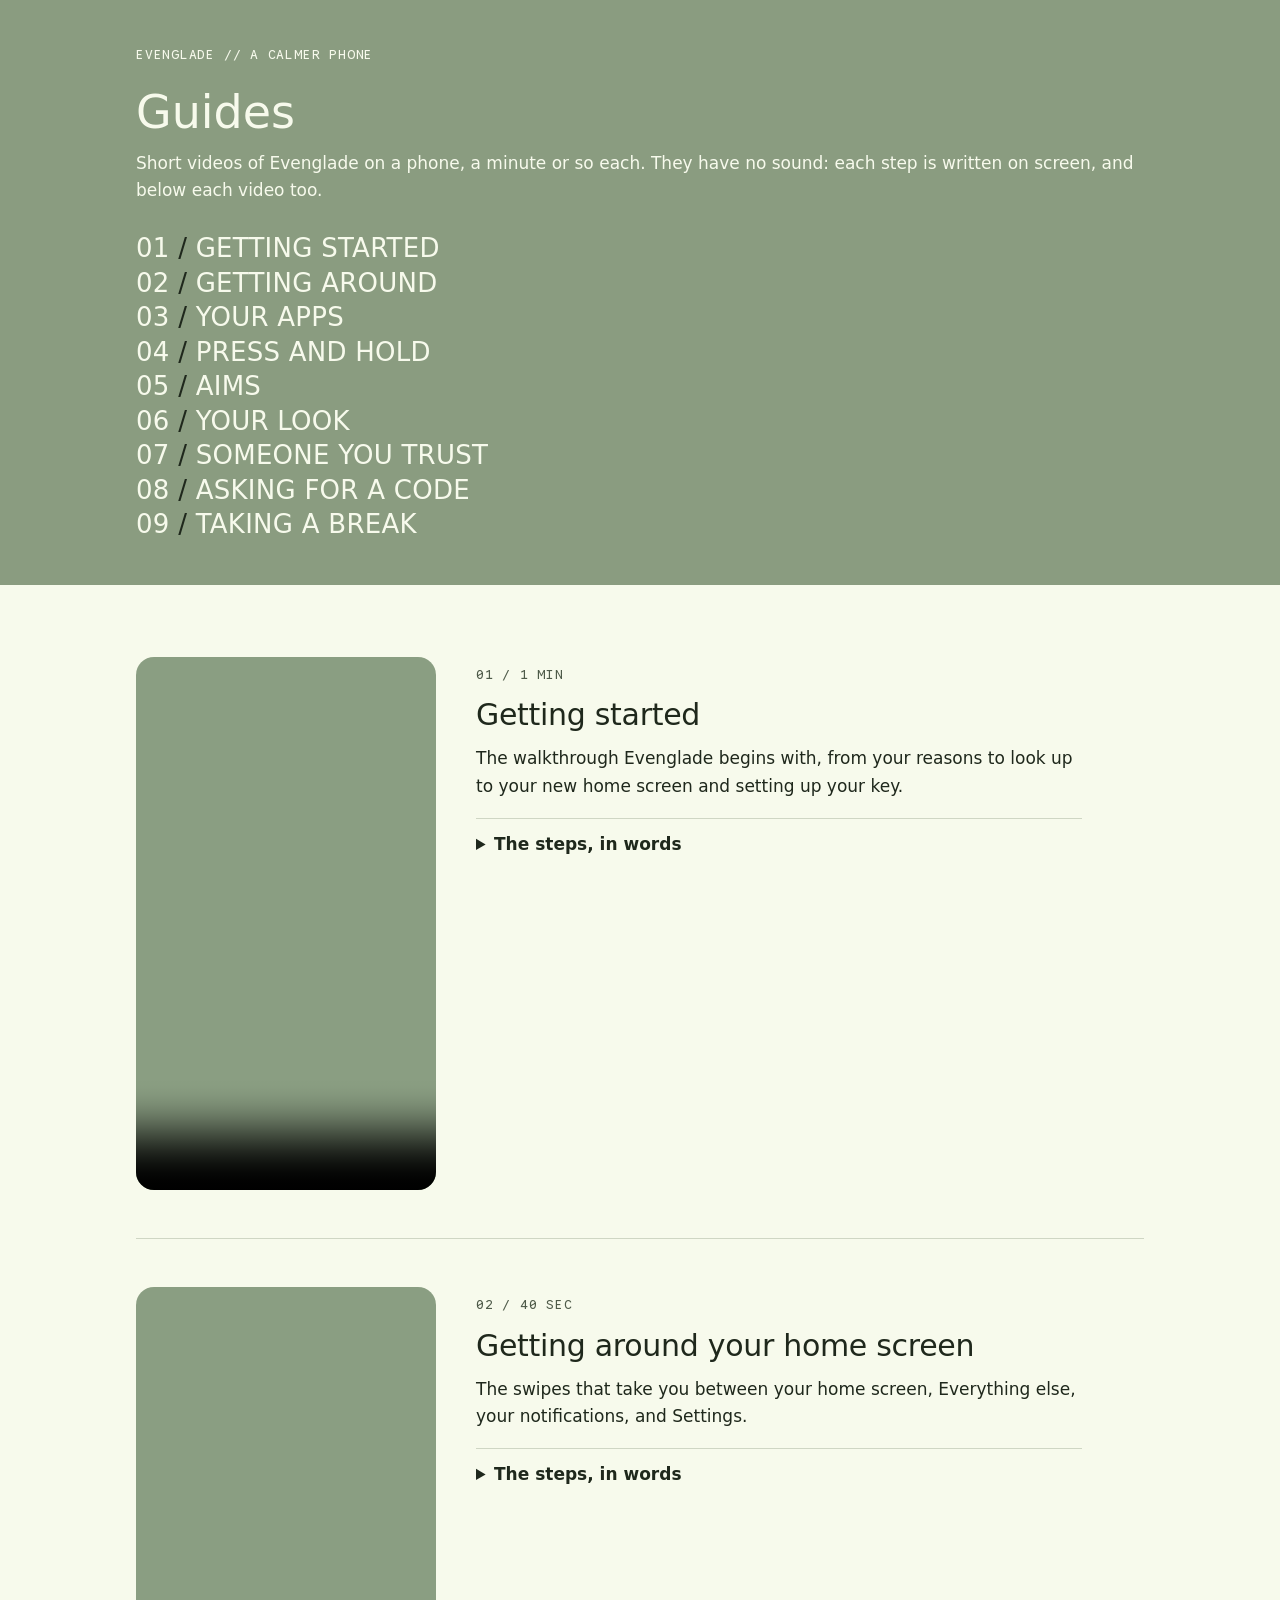
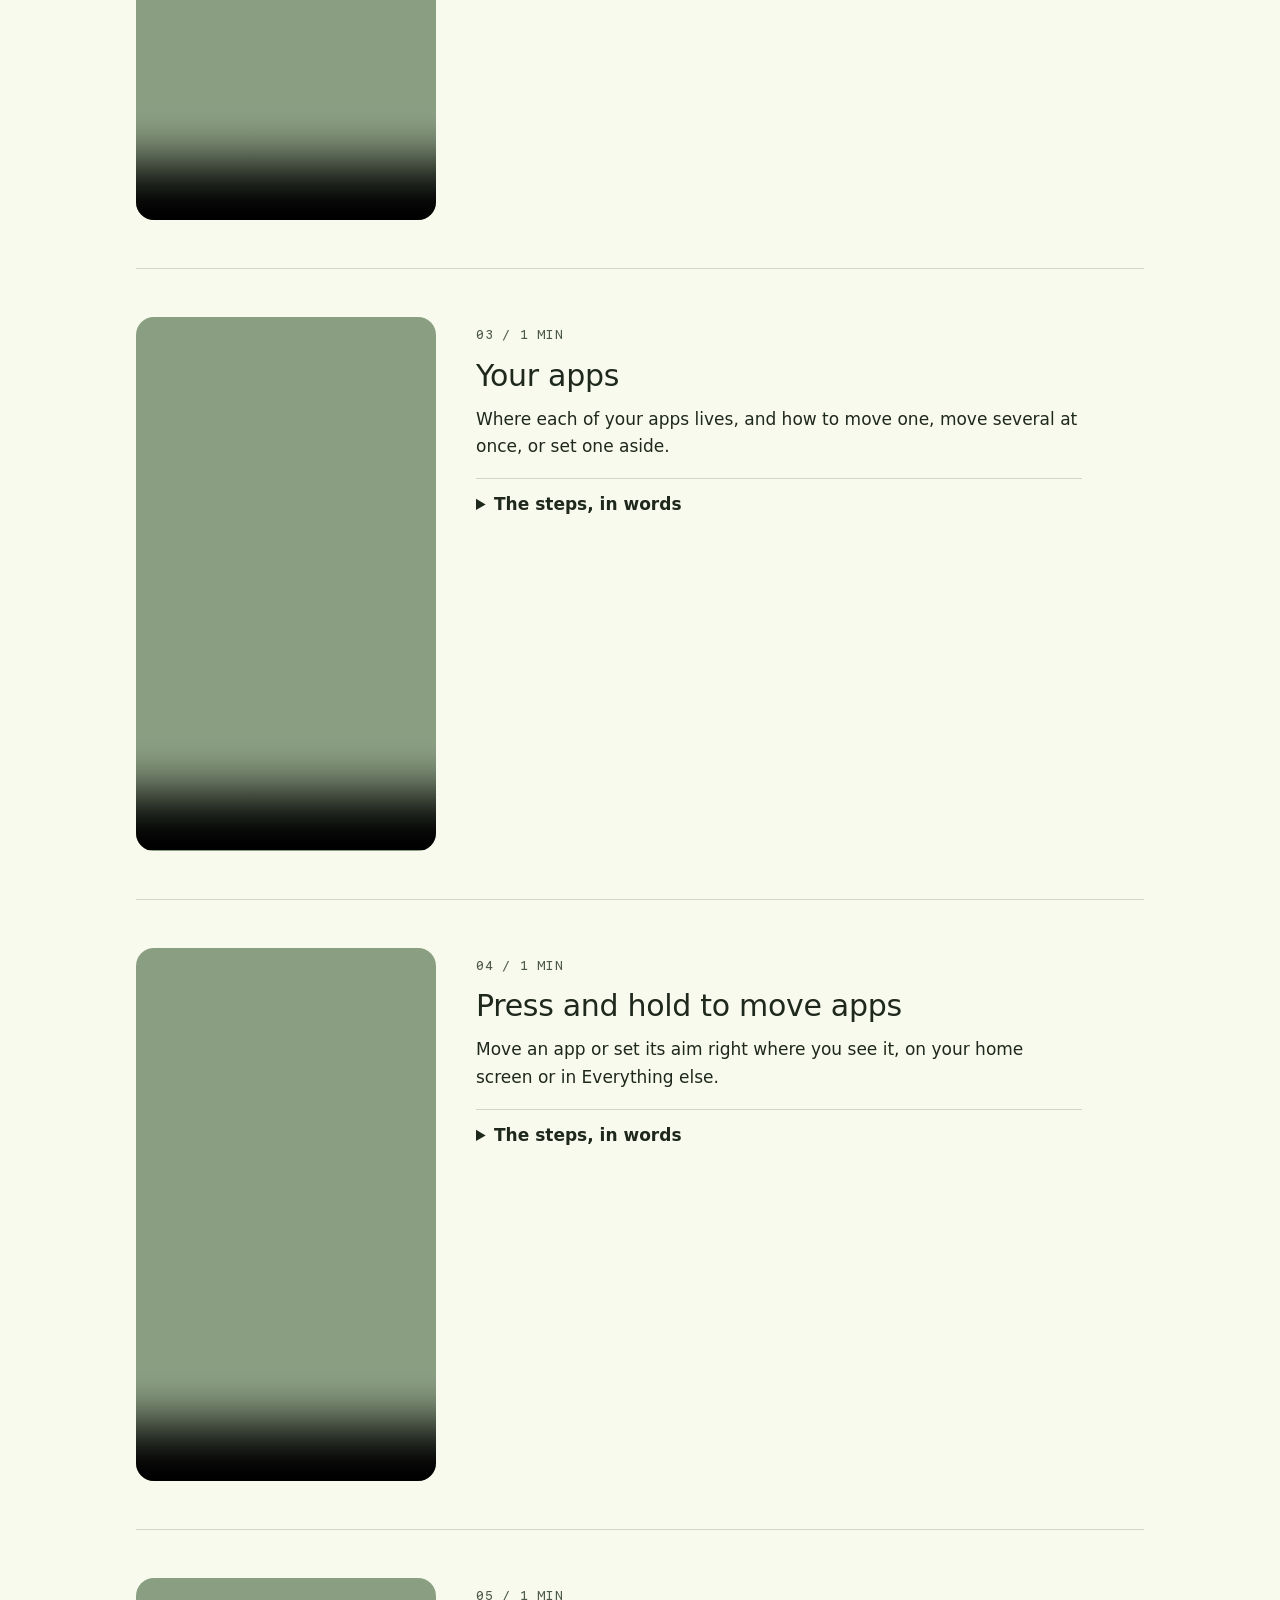
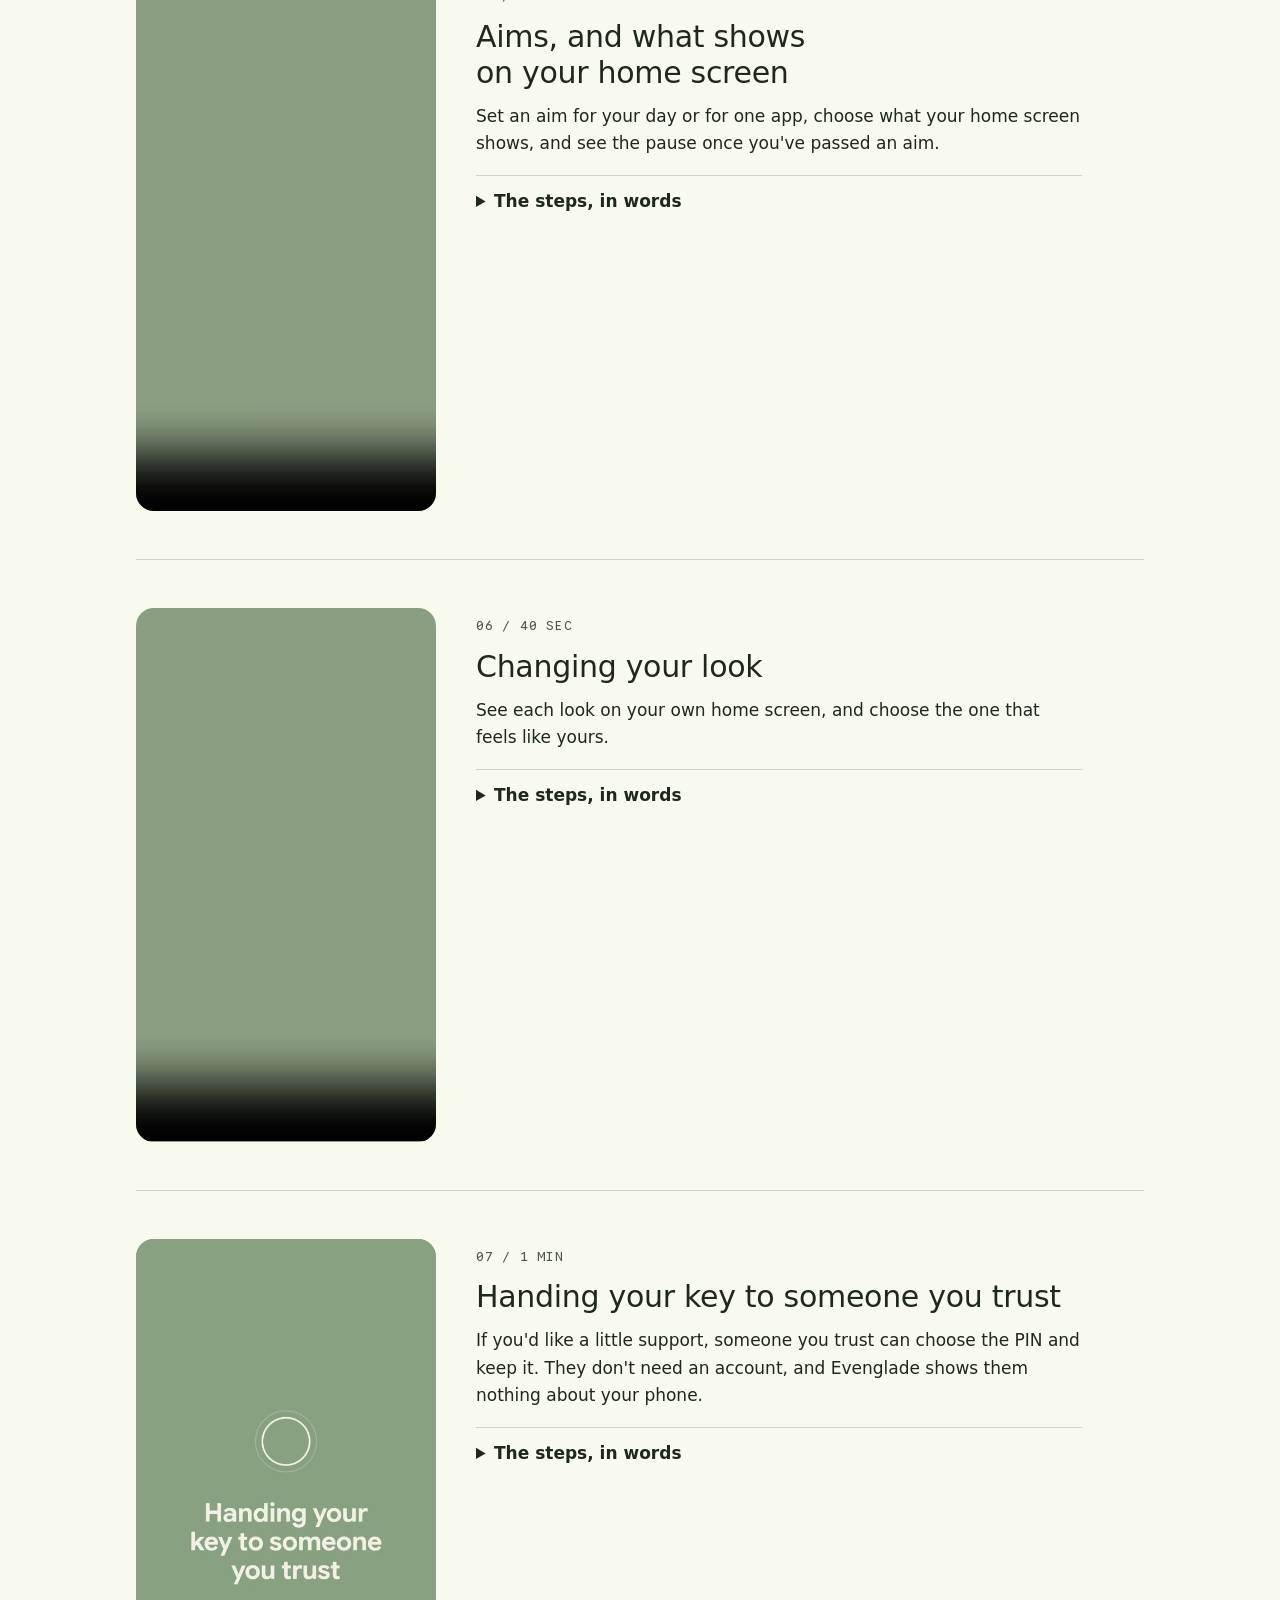
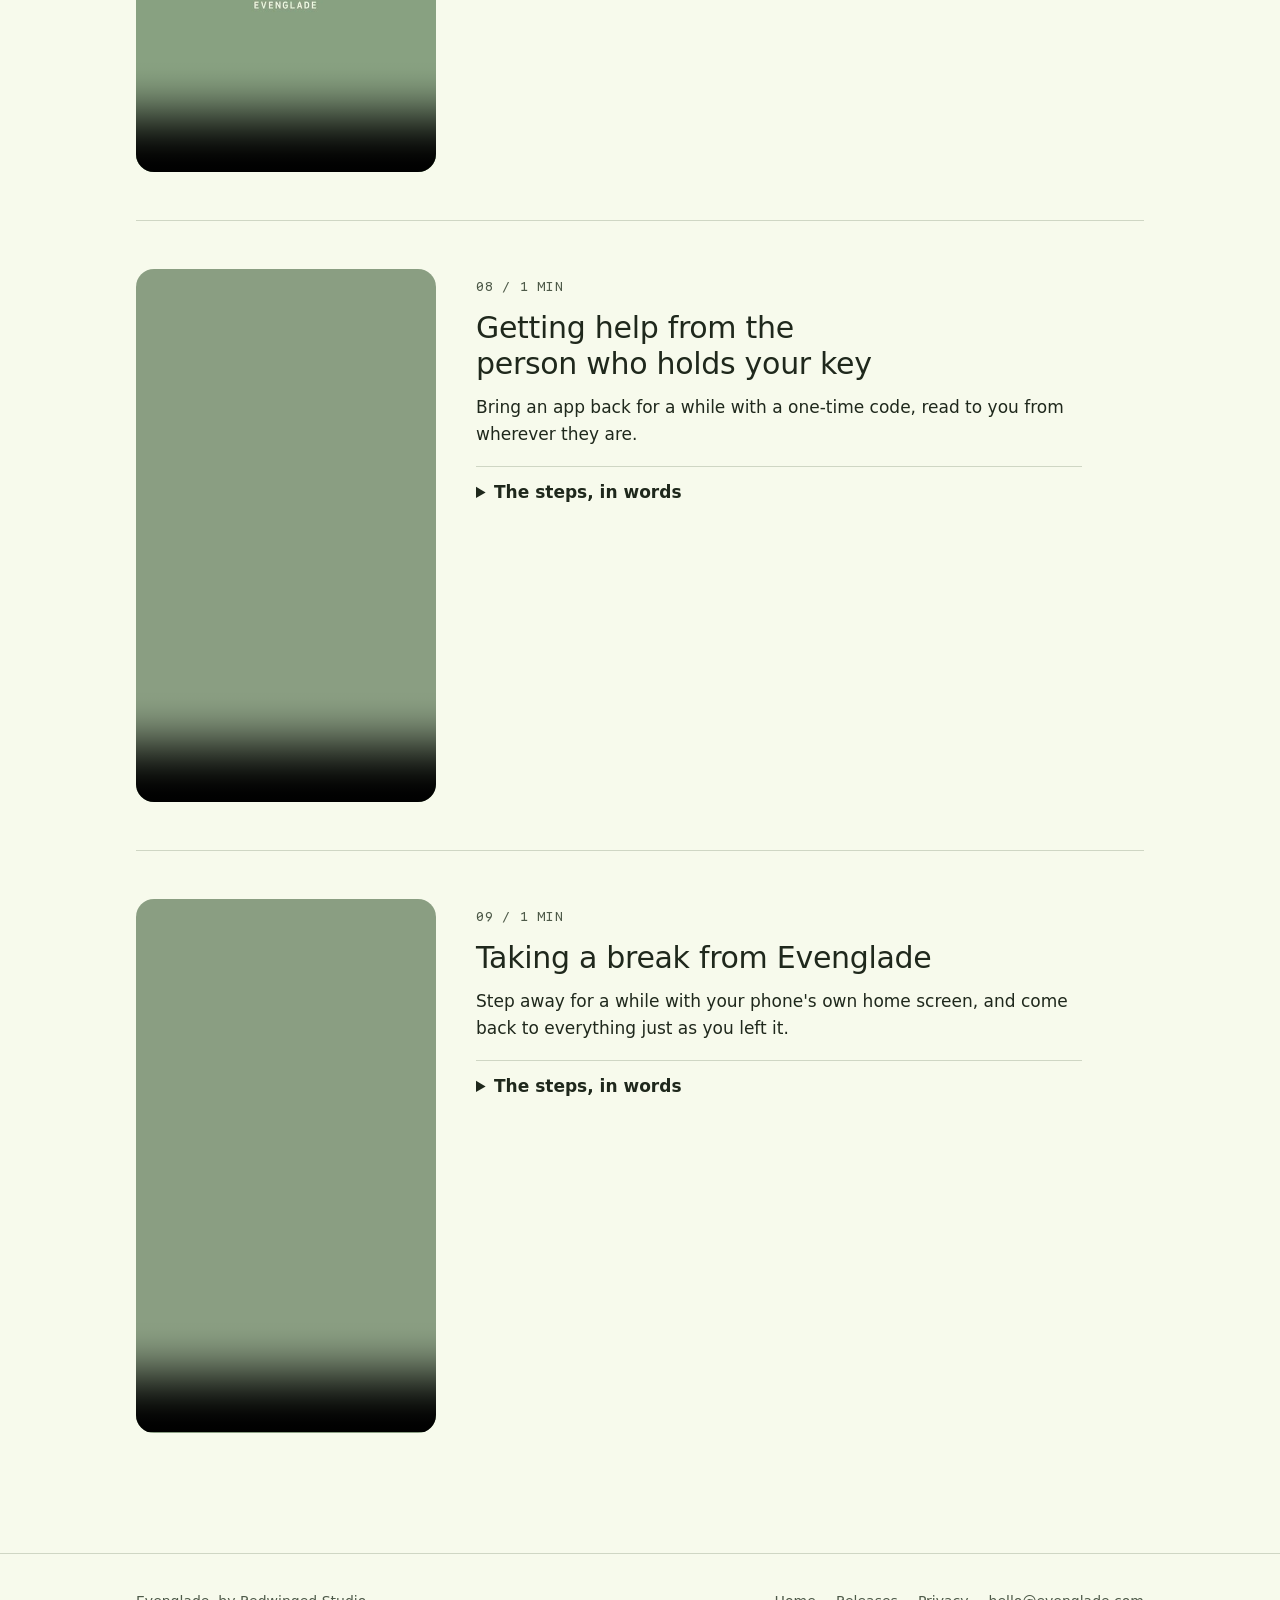
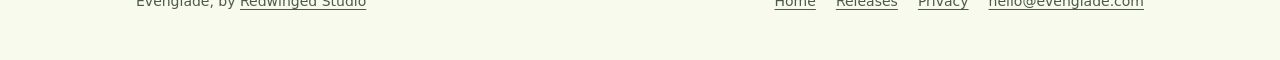
==== commit b9223dca: "Guides: Getting started is 1 min Co-Authored-By: Claude Opus 5.5 <noreply@anthropic.com>" ====
--- a/docs/guides.html
+++ b/docs/guides.html
@@ -55,7 +55,7 @@
     <article class="guide" id="getting-started">
       <video controls playsinline preload="none" poster="video/getting-started.jpg" width="1080" height="1920" aria-label="Getting started, a video without sound"><source src="video/getting-started.mp4" type="video/mp4"></video>
       <div class="text">
-        <p class="mono soft">01 <span aria-hidden="true">/</span> 1½ min</p>
+        <p class="mono soft">01 <span aria-hidden="true">/</span> 1 min</p>
         <h2>Getting started</h2>
         <p>The walkthrough Evenglade begins with, from your reasons to look up to your new home screen and setting up your key.</p>
         <details>
@@ -132,7 +132,7 @@
           <ol>
             <li>Press and hold an app on your home screen. Its menu lets you move it, set an aim, or open App info.</li>
             <li>App info opens Android's own page for the app.</li>
-            <li>Set an aim for a gentle amount of time each day. Once you've passed it, opening the app begins with a short pause.</li>
+            <li>Set an aim for how much time you'd like each day. Once you've passed it, opening the app begins with a short pause.</li>
             <li>It works the same in Everything else.</li>
             <li>Tap Move to your home screen, and the app is close at hand. Swipe back to your home screen to see it.</li>
             <li>Changed your mind? Press and hold to move it back.</li>
--- a/docs/style.css
+++ b/docs/style.css
@@ -69,10 +69,31 @@
 
 /* The features, each beside its screen. */
 .tour { display: grid; gap: 64px; margin-top: 48px; }
-.stop { display: grid; grid-template-columns: 220px minmax(0, 1fr); gap: 40px; align-items: center; }
-.stop .phone { max-width: 220px; border-width: 5px; border-radius: 22px; box-shadow: none; }
+/* The same size as the phone at the top, so the screens are easy to read. */
+.stop { display: grid; grid-template-columns: 280px minmax(0, 1fr); gap: 56px; align-items: center; }
+.stop .phone { max-width: 280px; box-shadow: none; }
 .stop .text { display: grid; gap: 12px; max-width: 52ch; }
+/* Your key: the phone with a code typed in, and the key holder's authenticator in front of it, as on Play's card. */
+.stop .duo { position: relative; width: 100%; max-width: 280px; justify-self: center; padding-bottom: 6px; }
+.stop .duo .phone { max-width: none; justify-self: auto; }
+.auth {
+  position: absolute; right: -14%; bottom: 0; width: 42%; aspect-ratio: 1 / 2;
+  container-type: inline-size;
+  border: 4px solid #1a1f18; border-radius: 12px; background: #fbfcf9; overflow: hidden;
+  box-shadow: -4px 6px 14px rgba(0, 0, 0, 0.28); transform: rotate(5deg); transform-origin: bottom right;
+}
+.auth-screen { height: 100%; padding: 12cqw 8cqw; display: grid; align-content: start; gap: 7cqw; color: #1d2a20; }
+.auth-bar { height: 2.5cqw; width: 40%; background: #d7ddd3; border-radius: 2px; }
+.auth-title { font: 600 8cqw/1.2 var(--font-body); color: #3f4a3c; white-space: nowrap; }
+.auth-row { display: grid; grid-template-columns: 1fr auto; grid-template-areas: "name ring" "code ring"; align-items: center; gap: 1cqw 4cqw; border-top: 1px solid #e3e7df; padding-top: 7cqw; min-width: 0; }
+.auth-name { grid-area: name; font: 500 9cqw/1.2 var(--font-body); color: #56614f; }
+.auth-code { grid-area: code; font: 700 14cqw/1.1 var(--font-mono); white-space: nowrap; color: #2d5c38; }
+.auth-ring { grid-area: ring; width: 12cqw; height: 12cqw; color: #2d5c38; }
 .stop .text ul { margin: 0; padding-left: 1.1em; display: grid; gap: 6px; }
+.stop .text ul.watch { list-style: none; padding: 0; margin-top: 4px; gap: 4px; font-size: 15px; }
+.watch a { display: inline-flex; align-items: center; gap: 8px; }
+.watch svg { width: 12px; height: 12px; fill: currentColor; flex: none; }
+.watch .len { color: var(--soft); font-size: 14px; white-space: nowrap; }
 /* Your look: every look in a row that pans, like the app's own picker. */
 .looks-head { display: flex; justify-content: space-between; align-items: end; gap: 24px; }
 .pan { display: flex; gap: 10px; flex: none; }
@@ -110,6 +131,9 @@
 dl { margin: 0; display: grid; gap: 22px; }
 dt { font-weight: 600; }
 dd { margin: 4px 0 0; color: var(--soft); }
+dd p { margin: 0; }
+dd ul { margin: 8px 0 0; padding-left: 1.1em; display: grid; gap: 6px; }
+dd ul b { color: var(--ink); font-weight: 600; }
 .faq { margin-top: 32px; grid-template-columns: repeat(2, minmax(0, 1fr)); gap: 28px 48px; max-width: 920px; }
 
 footer { padding-block: 36px 48px; border-top: 1px solid var(--rule); }
@@ -208,8 +232,8 @@
   .hero .wrap { grid-template-columns: minmax(0, 1fr); gap: 36px; }
   .faq { grid-template-columns: minmax(0, 1fr); gap: 22px; }
   .hero .phone { max-width: 240px; }
-  .stop { grid-template-columns: 140px minmax(0, 1fr); gap: 22px; align-items: start; }
-  .stop .phone { max-width: 140px; border-width: 4px; border-radius: 16px; }
+  .stop { grid-template-columns: 240px minmax(0, 1fr); gap: 44px; align-items: start; }
+  .stop .phone, .stop .duo { max-width: 240px; }
 }
 @media (max-width: 560px) {
   section { padding-block: 52px; }
@@ -217,5 +241,6 @@
   .pan { display: none; }
   .rail ul { grid-auto-columns: 150px; gap: 14px; }
   .stop { grid-template-columns: minmax(0, 1fr); }
-  .stop .phone { max-width: 200px; border-radius: 20px; justify-self: start; }
-}
+  .stop .phone { justify-self: start; }
+  .stop .duo { justify-self: start; }
+}
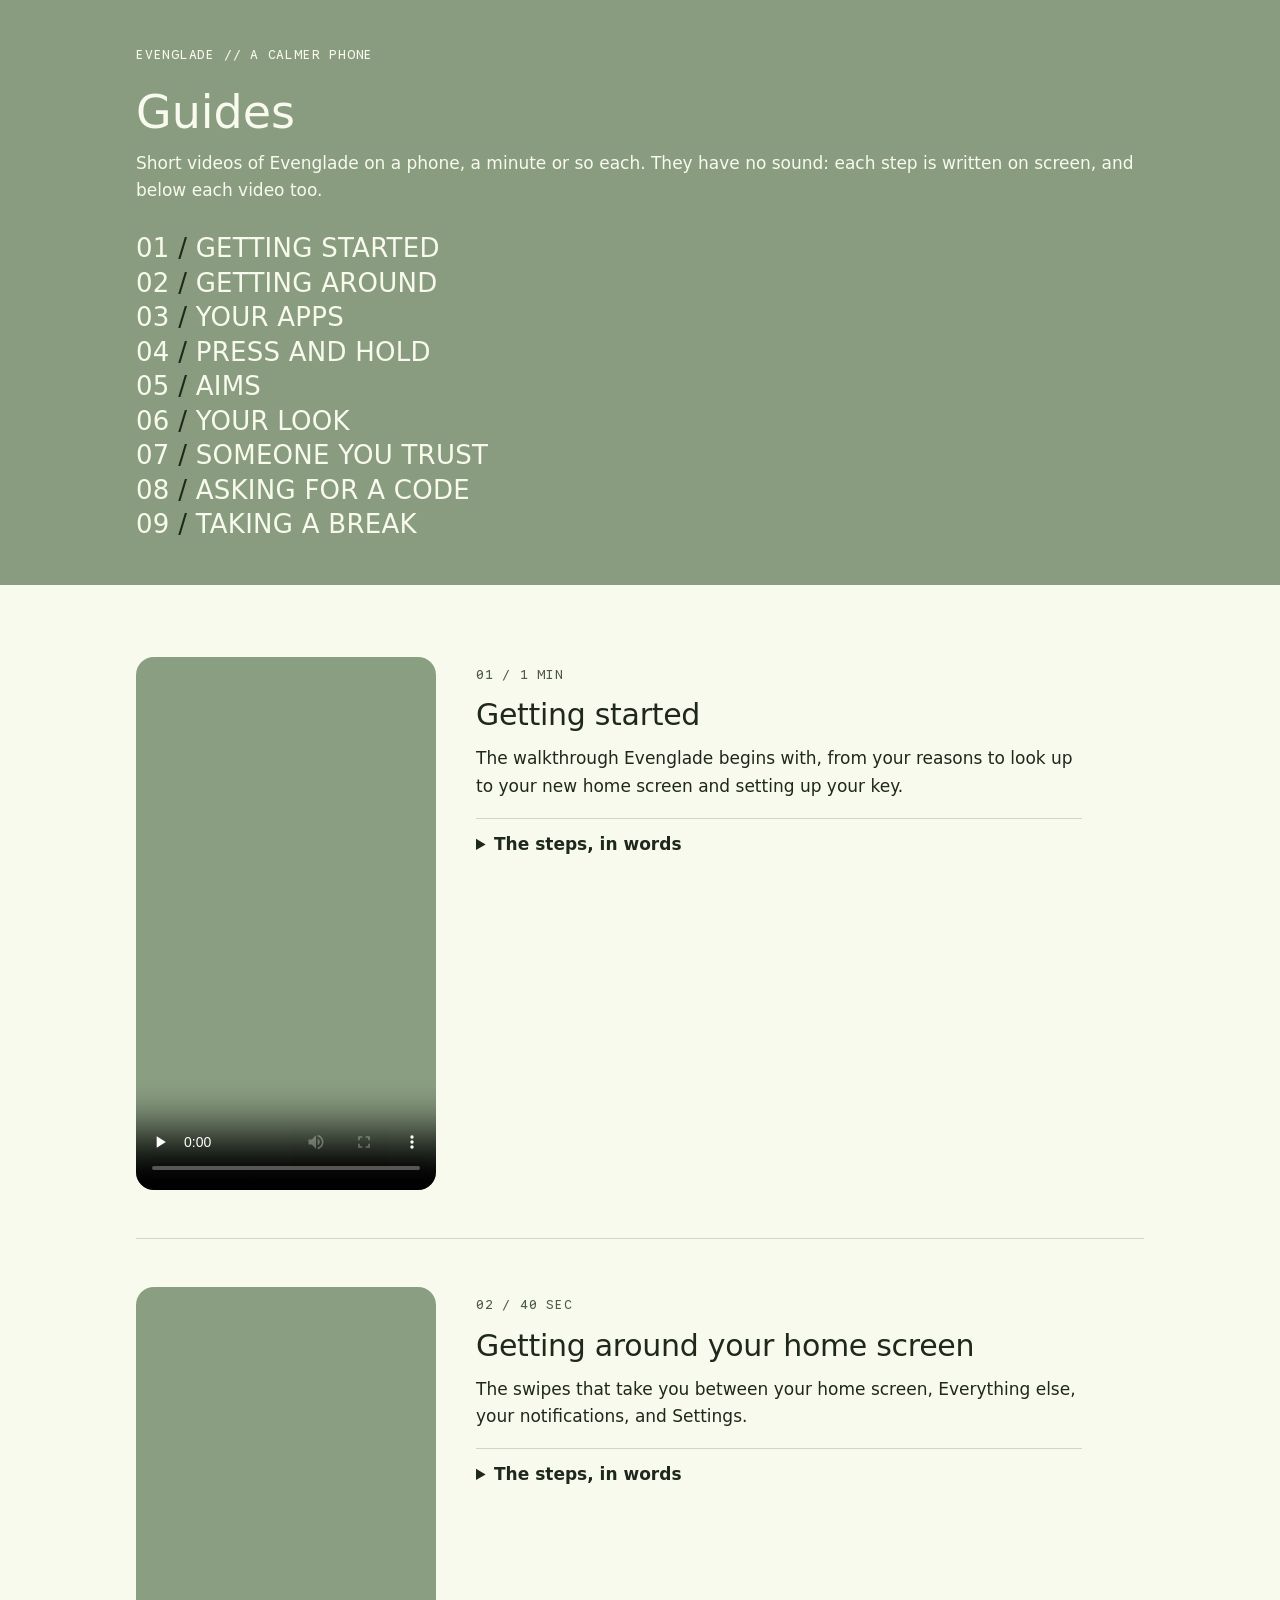
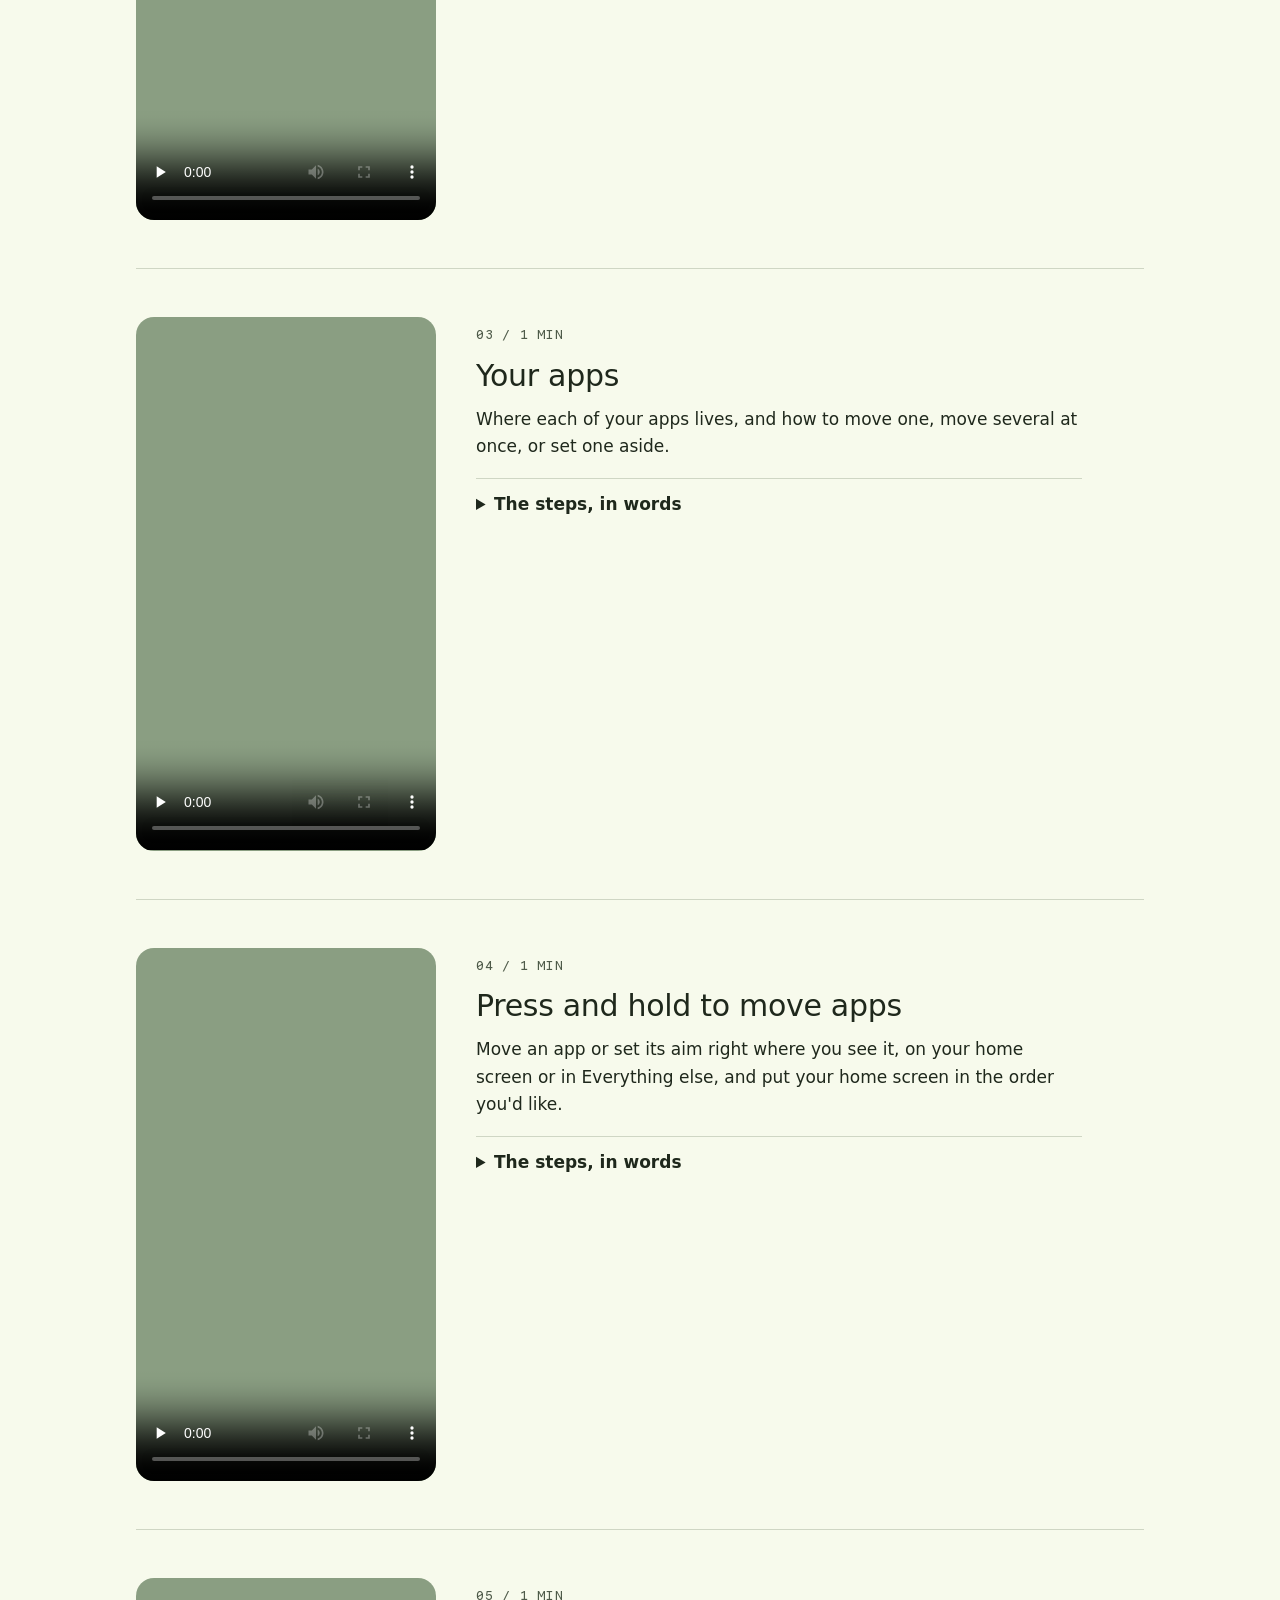
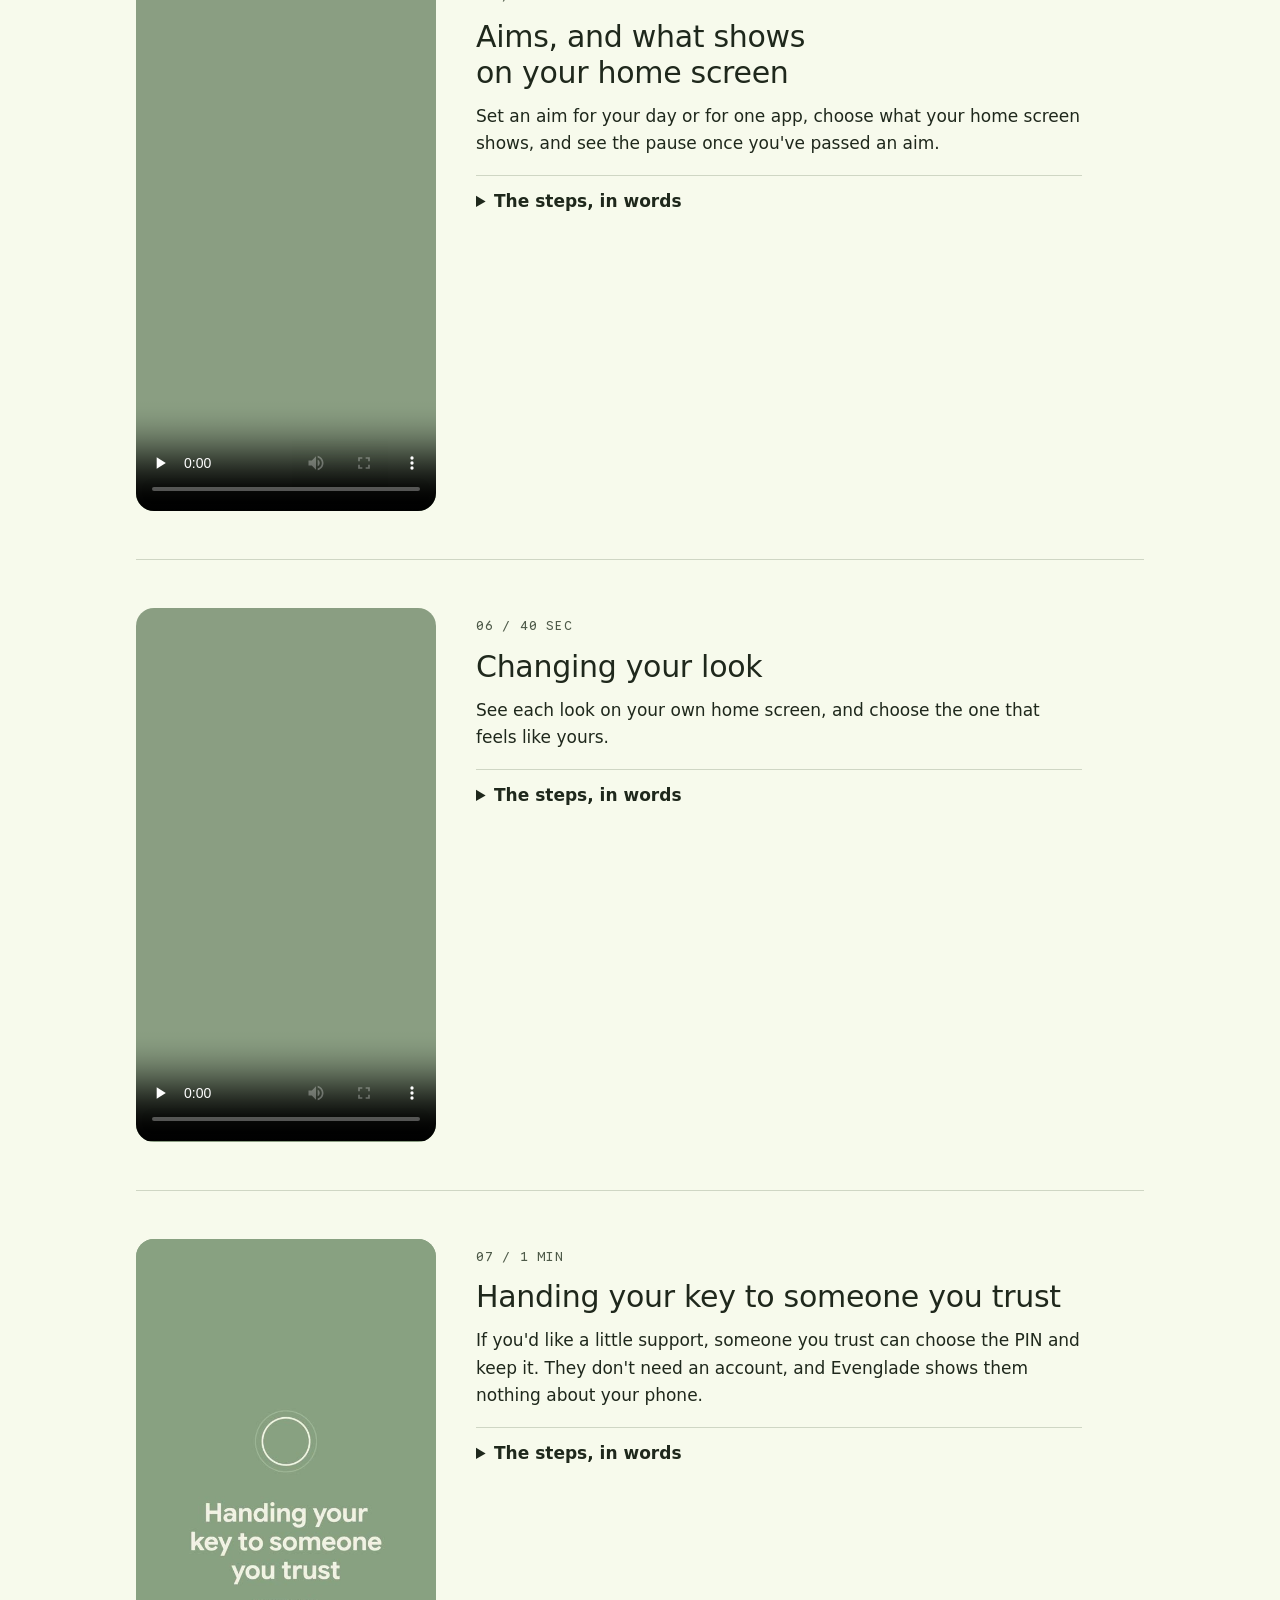
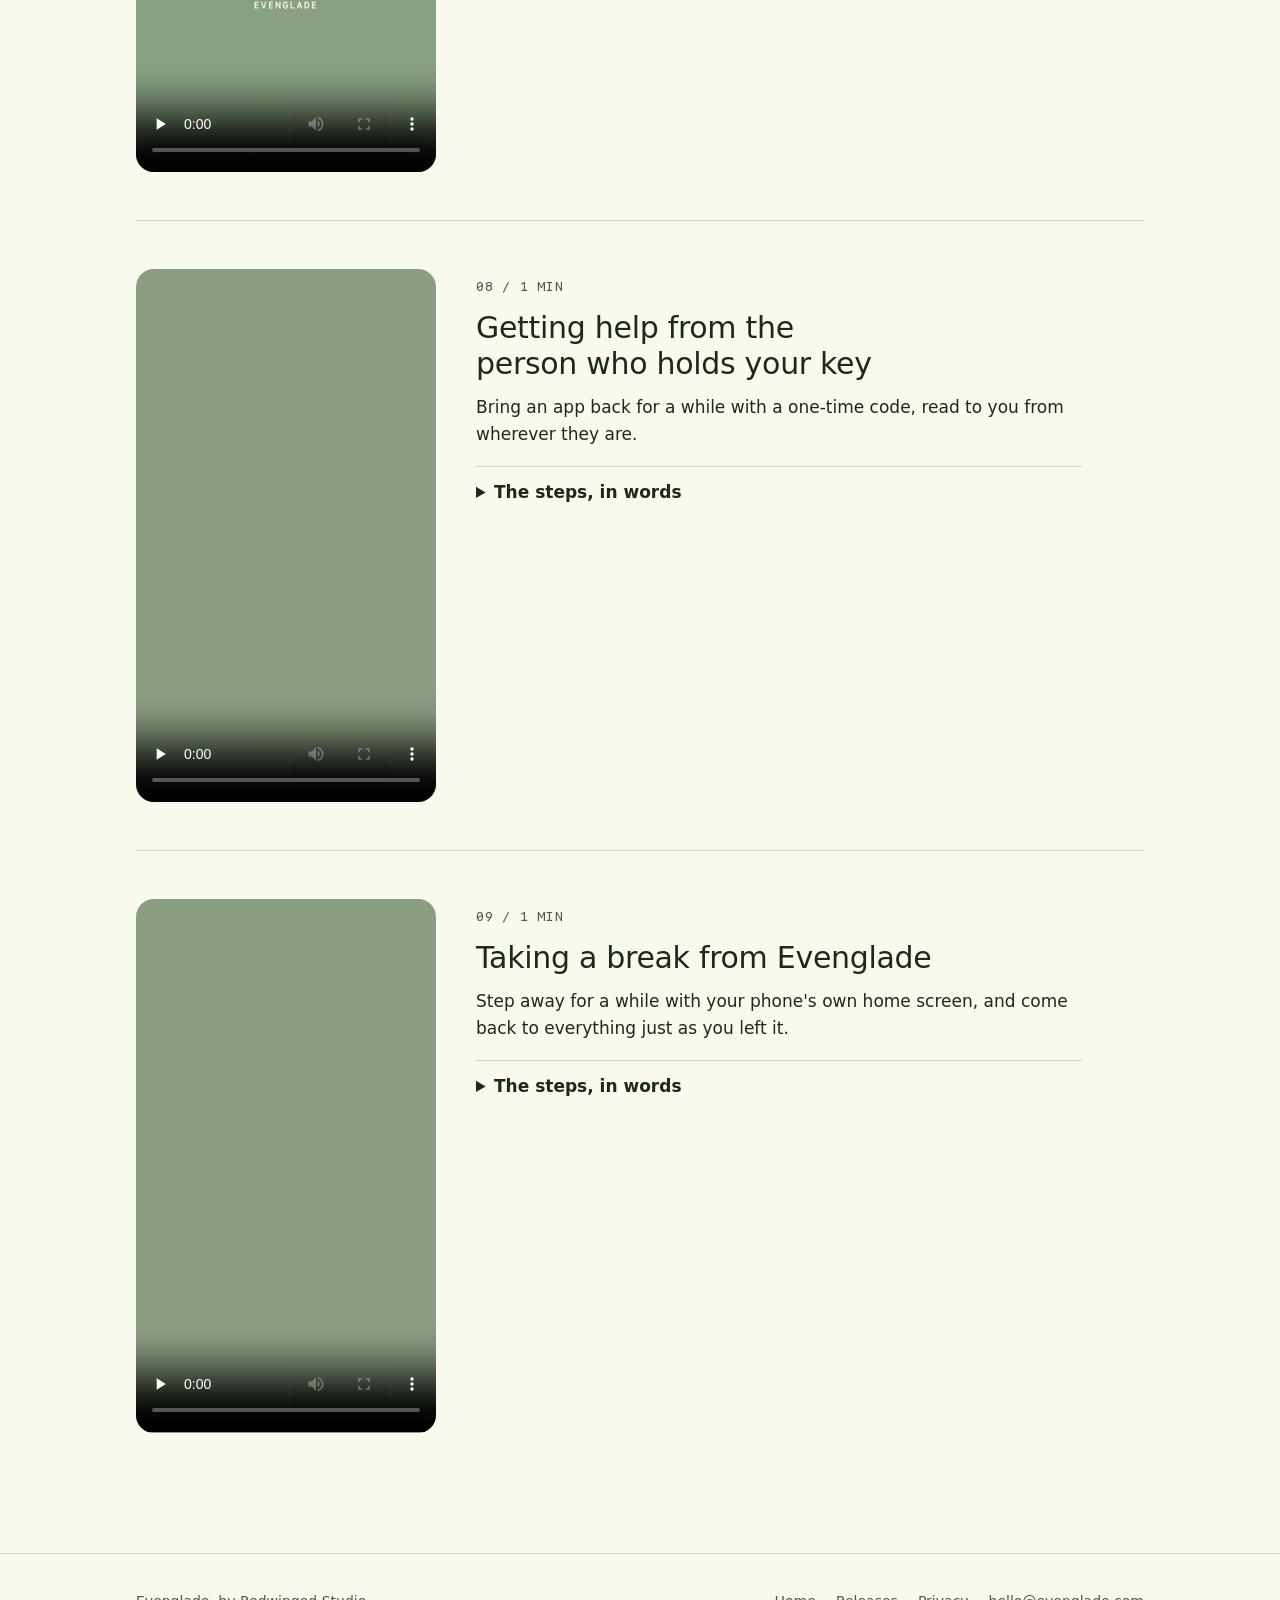
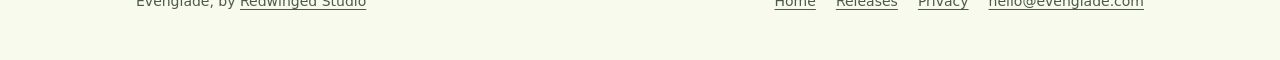
==== commit 10badd3f: "Guides and releases for 0.2.1: rearranging your home screen, and the home screen's choices Co-Author" ====
--- a/docs/guides.html
+++ b/docs/guides.html
@@ -91,7 +91,8 @@
             <li>Swipe up to find an app. Everything else opens with its search, ready to type.</li>
             <li>Back sends it down again.</li>
             <li>Swipe down for your notifications. Swipe up to put them away.</li>
-            <li>Press and hold an empty part of the home screen. Settings opens.</li>
+            <li>Press and hold an empty part of the home screen to rearrange it, change your look, or open Settings.</li>
+            <li>Tap Settings for the rest of your choices.</li>
           </ol>
           <p>A few swipes, and you're wherever you need to be.</p>
         </details>
@@ -126,7 +127,7 @@
       <div class="text">
         <p class="mono soft">04 <span aria-hidden="true">/</span> 1 min</p>
         <h2>Press and hold to move apps</h2>
-        <p>Move an app or set its aim right where you see it, on your home screen or in Everything else.</p>
+        <p>Move an app or set its aim right where you see it, on your home screen or in Everything else, and put your home screen in the order you'd like.</p>
         <details>
           <summary>The steps, in words</summary>
           <ol>
@@ -137,8 +138,11 @@
             <li>Tap Move to your home screen, and the app is close at hand. Swipe back to your home screen to see it.</li>
             <li>Changed your mind? Press and hold to move it back.</li>
             <li>Set it aside puts an app out of sight, and its notifications are cleared. Bringing it back will ask for your key.</li>
-          </ol>
-          <p>Press and hold any app to choose where it lives, or set its aim.</p>
+            <li>To rearrange your home screen, press and hold an empty part of it, then tap Rearrange your home screen. It's first in a home screen app's menu, too.</li>
+            <li>Slide an app by its handle to where you'd like it.</li>
+            <li>Tap Done when it feels right. Back to the usual order is there whenever you'd like it.</li>
+          </ol>
+          <p>Press and hold to choose where your apps live, and in what order.</p>
         </details>
       </div>
     </article>
@@ -152,12 +156,12 @@
         <details>
           <summary>The steps, in words</summary>
           <ol>
-            <li>Open Settings and scroll to Your time. To open Settings, press and hold an empty part of the home screen.</li>
+            <li>Open Settings and scroll to Your time. To open Settings, press and hold an empty part of the home screen, then tap Settings.</li>
             <li>A daily aim is for your whole day's screen time. It never stops anything. Once you've passed it, apps open after a short pause.</li>
             <li>Aims for each app work the same way, one app at a time. Your aims groups your apps by their aim: tap one to change it.</li>
             <li>Choose what shows on your home screen: today's screen time and unlocks at the top, time and opens beside each app.</li>
             <li>Your home screen shows them, small and quiet.</li>
-            <li>Once you've passed an aim, opening an app starts with a pause. Here, Messages is at 31m of its 30m aim.</li>
+            <li>Once you've passed an aim, opening an app starts with a pause. Here, Messages is at 33m of its 30m aim.</li>
             <li>A slow countdown, and a reminder of what you're making time for. Take a breath, or tap Don't open.</li>
             <li>Then Open. The choice is yours.</li>
           </ol>
@@ -175,10 +179,10 @@
         <details>
           <summary>The steps, in words</summary>
           <ol>
-            <li>To change your look, open Settings: press and hold an empty part of the home screen.</li>
-            <li>Under Your look, tap the look you have now.</li>
+            <li>To change your look, press and hold an empty part of the home screen.</li>
+            <li>Tap Change your look. The looks open right over your home screen.</li>
             <li>Swipe through the looks. Each shows your own home screen.</li>
-            <li>Tap one to choose it. Settings and the wallpaper change with it.</li>
+            <li>Tap one to choose it. Your home screen and wallpaper change with it.</li>
           </ol>
           <p>Change your look whenever you like.</p>
         </details>
@@ -240,7 +244,7 @@
         <details>
           <summary>The steps, in words</summary>
           <ol>
-            <li>To take a break, open Settings and scroll to Advanced. To open Settings, press and hold an empty part of the home screen.</li>
+            <li>To take a break, open Settings and scroll to Advanced. To open Settings, press and hold an empty part of the home screen, then tap Settings.</li>
             <li>Tap Stop using Evenglade. Every app opens and notifies as usual, and your choices stay as they are.</li>
             <li>It asks for your key. If someone you trust holds it, ask them for a code.</li>
             <li>Tap Stop using it.</li>
--- a/docs/style.css
+++ b/docs/style.css
@@ -94,6 +94,19 @@
 .watch a { display: inline-flex; align-items: center; gap: 8px; }
 .watch svg { width: 12px; height: 12px; fill: currentColor; flex: none; }
 .watch .len { color: var(--soft); font-size: 14px; white-space: nowrap; }
+
+/* The player: a guide's video over the page, opened from a watch link. The box sizes to the video, which
+   fits the screen's height and, on a phone, its width; the title wraps to the video's width. */
+html:has(.player[open]) { overflow: hidden; }
+.player { padding: 0; border: 0; background: transparent; color: var(--ink); max-width: none; max-height: none; overflow: visible; }
+.player::backdrop { background: rgb(16 20 15 / 0.72); backdrop-filter: blur(3px); }
+.player-box { background: var(--page); border-radius: 22px; padding: 14px 14px 16px; display: grid; gap: 10px; box-shadow: 0 20px 60px rgb(0 0 0 / 0.35); }
+.player-head { display: flex; align-items: center; justify-content: space-between; gap: 12px; padding-left: 6px; width: 0; min-width: 100%; }
+.player h2 { font-size: 16px; font-weight: 600; line-height: 1.3; margin: 0; min-width: 0; }
+.player-close { flex: none; width: 40px; height: 40px; border-radius: 50%; border: 1px solid var(--rule); background: var(--panel); color: var(--ink); display: grid; place-items: center; cursor: pointer; padding: 0; }
+.player-close:hover { border-color: var(--soft); }
+.player-close svg { width: 14px; height: 14px; stroke: currentColor; stroke-width: 1.8; stroke-linecap: round; fill: none; }
+.player video { display: block; width: min(calc((100svh - 120px) * 9 / 16), calc(100vw - 60px), 420px); height: auto; aspect-ratio: 1080 / 1920; border-radius: 14px; background: #8A9E82; }
 /* Your look: every look in a row that pans, like the app's own picker. */
 .looks-head { display: flex; justify-content: space-between; align-items: end; gap: 24px; }
 .pan { display: flex; gap: 10px; flex: none; }
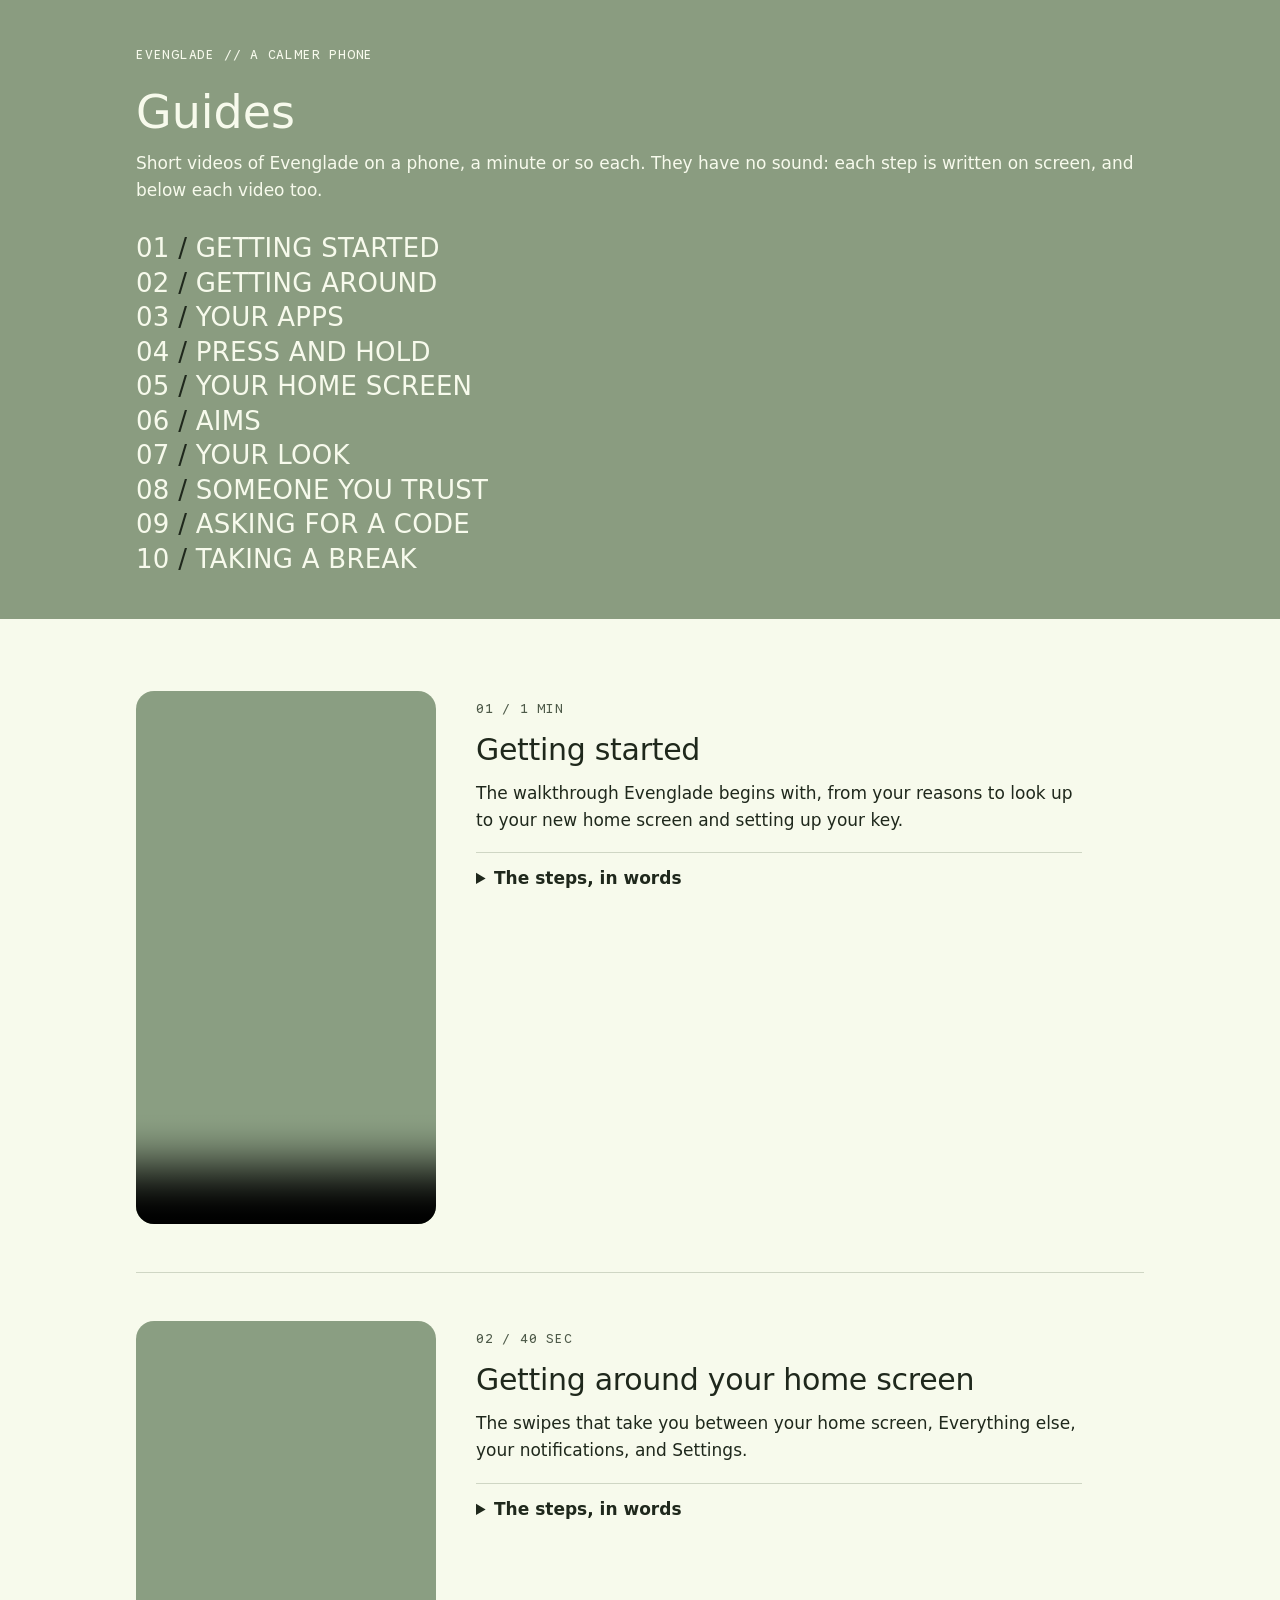
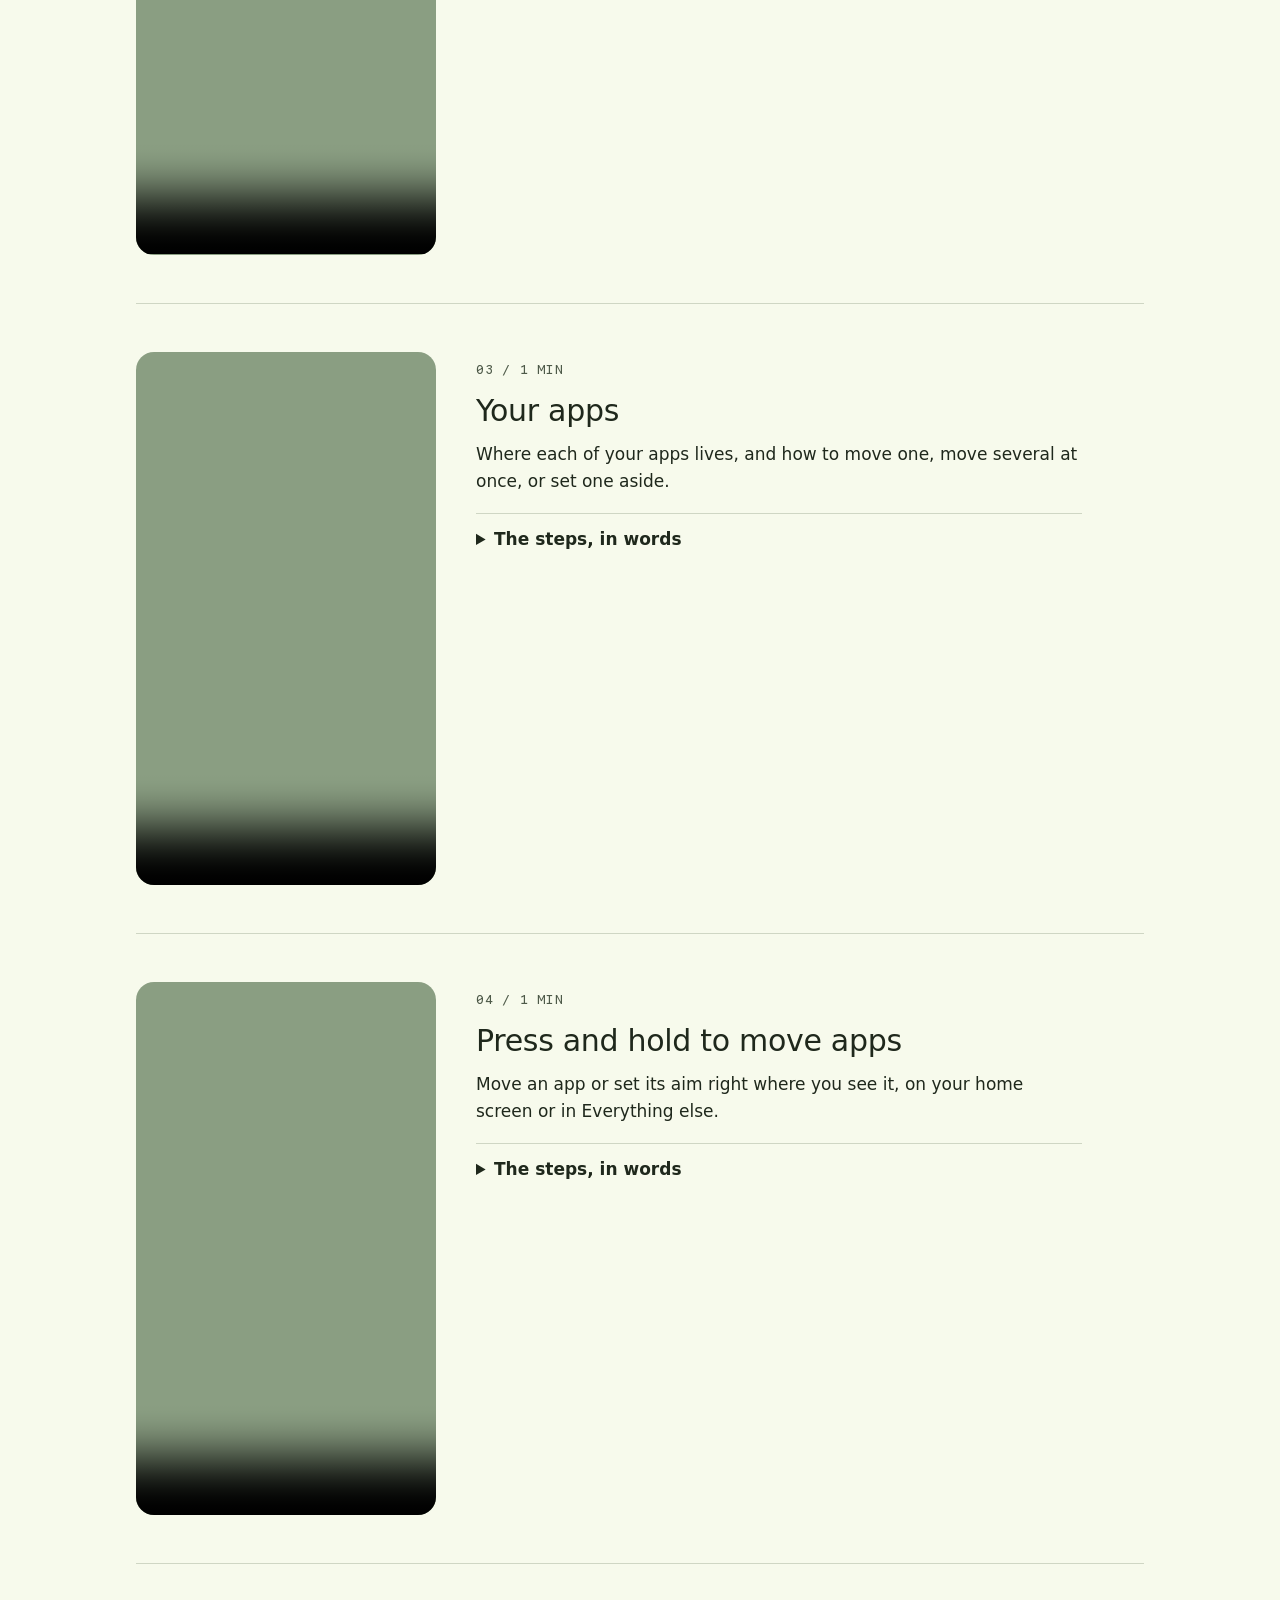
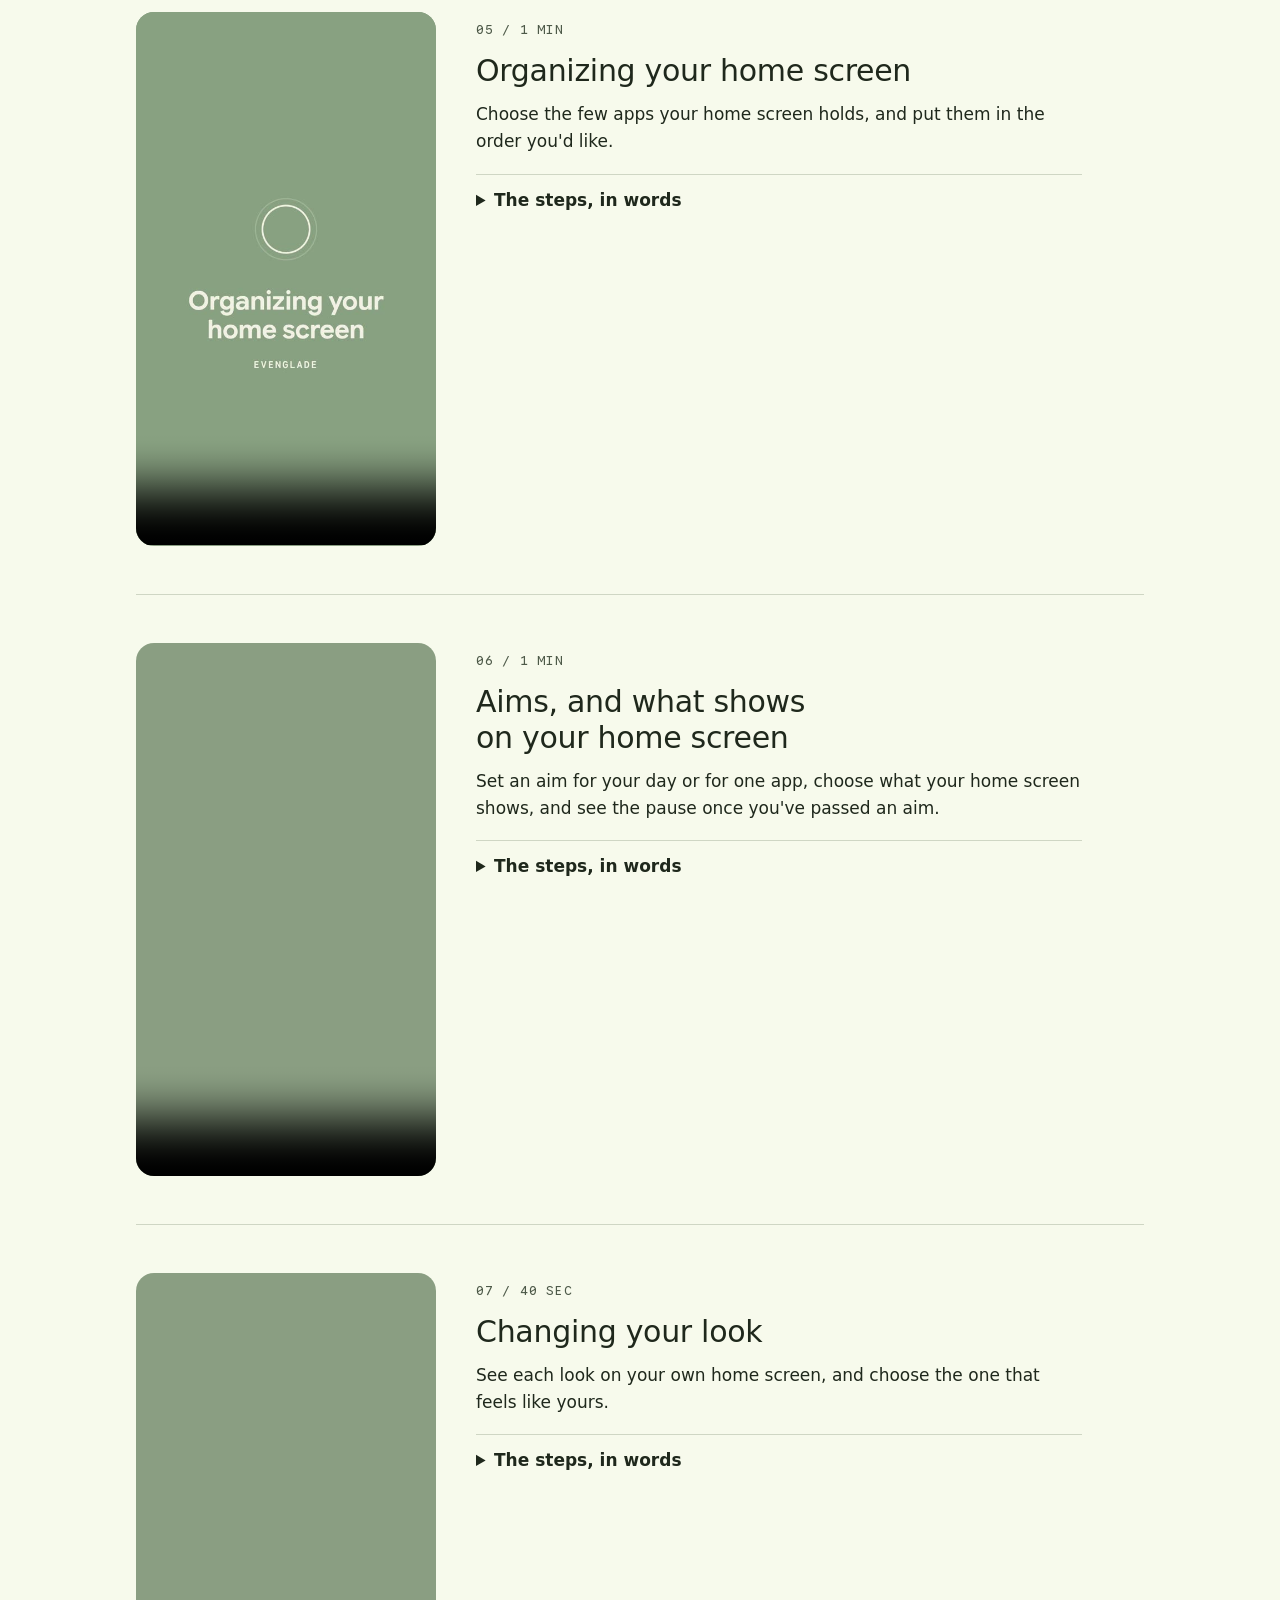
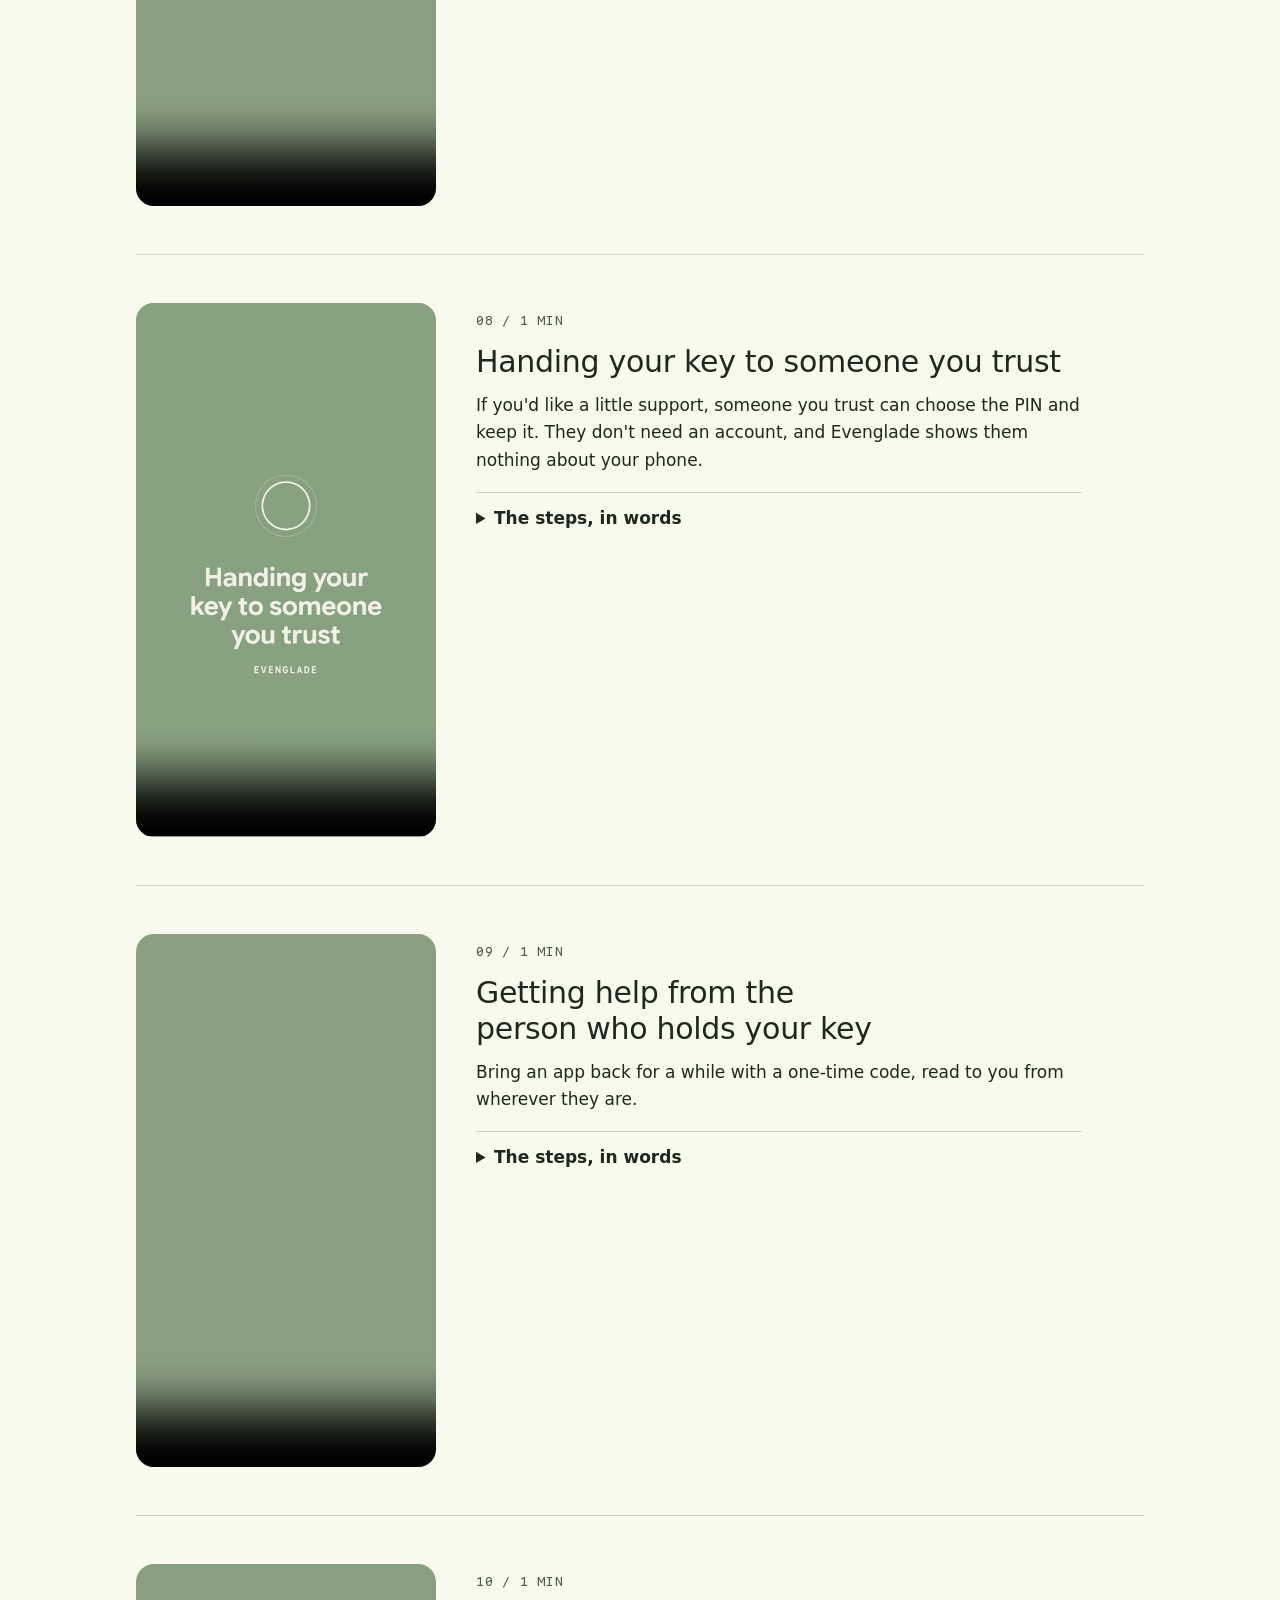
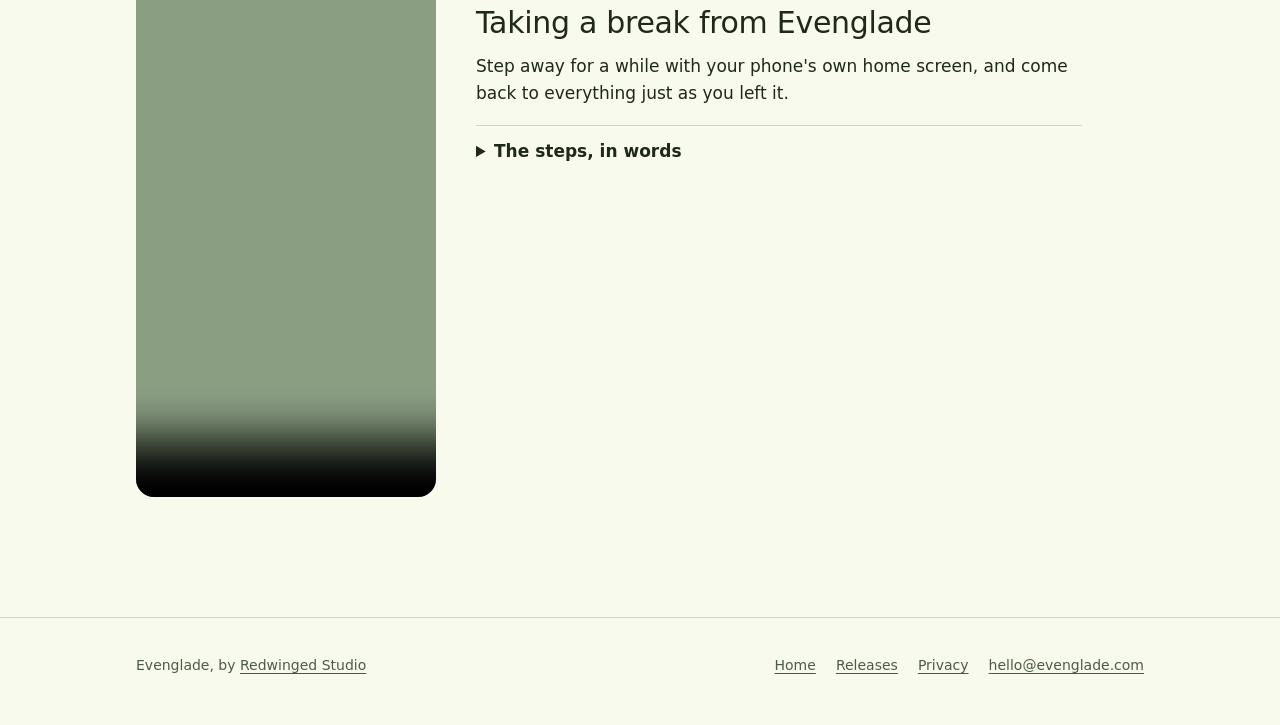
==== commit e044cac8: "Guides: Organizing your home screen Co-Authored-By: Claude Opus 5.5 <noreply@anthropic.com>" ====
--- a/docs/guides.html
+++ b/docs/guides.html
@@ -40,11 +40,12 @@
       <a href="#getting-around"><span class="num">02</span> <span class="slash">/</span> <span class="name">Getting around</span></a>
       <a href="#your-apps"><span class="num">03</span> <span class="slash">/</span> <span class="name">Your apps</span></a>
       <a href="#press-and-hold"><span class="num">04</span> <span class="slash">/</span> <span class="name">Press and hold</span></a>
-      <a href="#aims"><span class="num">05</span> <span class="slash">/</span> <span class="name">Aims</span></a>
-      <a href="#your-look"><span class="num">06</span> <span class="slash">/</span> <span class="name">Your look</span></a>
-      <a href="#someone-you-trust"><span class="num">07</span> <span class="slash">/</span> <span class="name">Someone you trust</span></a>
-      <a href="#a-code"><span class="num">08</span> <span class="slash">/</span> <span class="name">Asking for a code</span></a>
-      <a href="#taking-a-break"><span class="num">09</span> <span class="slash">/</span> <span class="name">Taking a break</span></a>
+      <a href="#your-home-screen"><span class="num">05</span> <span class="slash">/</span> <span class="name">Your home screen</span></a>
+      <a href="#aims"><span class="num">06</span> <span class="slash">/</span> <span class="name">Aims</span></a>
+      <a href="#your-look"><span class="num">07</span> <span class="slash">/</span> <span class="name">Your look</span></a>
+      <a href="#someone-you-trust"><span class="num">08</span> <span class="slash">/</span> <span class="name">Someone you trust</span></a>
+      <a href="#a-code"><span class="num">09</span> <span class="slash">/</span> <span class="name">Asking for a code</span></a>
+      <a href="#taking-a-break"><span class="num">10</span> <span class="slash">/</span> <span class="name">Taking a break</span></a>
     </nav>
   </div>
 </header>
@@ -127,7 +128,7 @@
       <div class="text">
         <p class="mono soft">04 <span aria-hidden="true">/</span> 1 min</p>
         <h2>Press and hold to move apps</h2>
-        <p>Move an app or set its aim right where you see it, on your home screen or in Everything else, and put your home screen in the order you'd like.</p>
+        <p>Move an app or set its aim right where you see it, on your home screen or in Everything else.</p>
         <details>
           <summary>The steps, in words</summary>
           <ol>
@@ -138,11 +139,32 @@
             <li>Tap Move to your home screen, and the app is close at hand. Swipe back to your home screen to see it.</li>
             <li>Changed your mind? Press and hold to move it back.</li>
             <li>Set it aside puts an app out of sight, and its notifications are cleared. Bringing it back will ask for your key.</li>
-            <li>To rearrange your home screen, press and hold an empty part of it, then tap Rearrange your home screen. It's first in a home screen app's menu, too.</li>
-            <li>Slide an app by its handle to where you'd like it.</li>
-            <li>Tap Done when it feels right. Back to the usual order is there whenever you'd like it.</li>
-          </ol>
-          <p>Press and hold to choose where your apps live, and in what order.</p>
+            <li>A home screen app's menu also starts with Rearrange your home screen: <a href="#your-home-screen">that has its own guide</a>.</li>
+          </ol>
+          <p>Press and hold any app to choose where it lives, or set its aim.</p>
+        </details>
+      </div>
+    </article>
+
+    <article class="guide" id="your-home-screen">
+      <video controls playsinline preload="none" poster="video/your-home-screen.jpg" width="1080" height="1920" aria-label="Organizing your home screen, a video without sound"><source src="video/your-home-screen.mp4" type="video/mp4"></video>
+      <div class="text">
+        <p class="mono soft">05 <span aria-hidden="true">/</span> 1 min</p>
+        <h2>Organizing your home screen</h2>
+        <p>Choose the few apps your home screen holds, and put them in the order you'd like.</p>
+        <details>
+          <summary>The steps, in words</summary>
+          <ol>
+            <li>Your home screen holds the few apps you reach for most.</li>
+            <li>To add one, press and hold it in Everything else. Then tap Move to your home screen.</li>
+            <li>Back on your home screen, they join the list. Phone and Messages come first, then the rest by name.</li>
+            <li>To change the order, press and hold an empty part of the home screen.</li>
+            <li>Tap Rearrange your home screen. It's first in a home screen app's menu, too.</li>
+            <li>Slide an app by its handle to where you'd like it. With a screen reader, each app can move up or down instead.</li>
+            <li>Tap Done when it feels right. Apps you add later go last.</li>
+            <li>Changed your mind? Rearrange again, then tap Back to the usual order and Done.</li>
+          </ol>
+          <p>Your home screen, in the order you'd like.</p>
         </details>
       </div>
     </article>
@@ -150,7 +172,7 @@
     <article class="guide" id="aims">
       <video controls playsinline preload="none" poster="video/aims.jpg" width="1080" height="1920" aria-label="Aims, and what shows on your home screen, a video without sound"><source src="video/aims.mp4" type="video/mp4"></video>
       <div class="text">
-        <p class="mono soft">05 <span aria-hidden="true">/</span> 1 min</p>
+        <p class="mono soft">06 <span aria-hidden="true">/</span> 1 min</p>
         <h2>Aims, and what shows on your home screen</h2>
         <p>Set an aim for your day or for one app, choose what your home screen shows, and see the pause once you've passed an aim.</p>
         <details>
@@ -173,7 +195,7 @@
     <article class="guide" id="your-look">
       <video controls playsinline preload="none" poster="video/your-look.jpg" width="1080" height="1920" aria-label="Changing your look, a video without sound"><source src="video/your-look.mp4" type="video/mp4"></video>
       <div class="text">
-        <p class="mono soft">06 <span aria-hidden="true">/</span> 40 sec</p>
+        <p class="mono soft">07 <span aria-hidden="true">/</span> 40 sec</p>
         <h2>Changing your look</h2>
         <p>See each look on your own home screen, and choose the one that feels like yours.</p>
         <details>
@@ -192,7 +214,7 @@
     <article class="guide" id="someone-you-trust">
       <video controls playsinline preload="none" poster="video/someone-you-trust.jpg" width="1080" height="1920" aria-label="Handing your key to someone you trust, a video without sound"><source src="video/someone-you-trust.mp4" type="video/mp4"></video>
       <div class="text">
-        <p class="mono soft">07 <span aria-hidden="true">/</span> 1 min</p>
+        <p class="mono soft">08 <span aria-hidden="true">/</span> 1 min</p>
         <h2>Handing your key to someone you trust</h2>
         <p>If you'd like a little support, someone you trust can choose the PIN and keep it. They don't need an account, and Evenglade shows them nothing about your phone.</p>
         <details>
@@ -216,7 +238,7 @@
     <article class="guide" id="a-code">
       <video controls playsinline preload="none" poster="video/a-code.jpg" width="1080" height="1920" aria-label="Getting help from the person who holds your key, a video without sound"><source src="video/a-code.mp4" type="video/mp4"></video>
       <div class="text">
-        <p class="mono soft">08 <span aria-hidden="true">/</span> 1 min</p>
+        <p class="mono soft">09 <span aria-hidden="true">/</span> 1 min</p>
         <h2>Getting help from the person who holds your key</h2>
         <p>Bring an app back for a while with a one-time code, read to you from wherever they are.</p>
         <details>
@@ -238,7 +260,7 @@
     <article class="guide" id="taking-a-break">
       <video controls playsinline preload="none" poster="video/taking-a-break.jpg" width="1080" height="1920" aria-label="Taking a break from Evenglade, a video without sound"><source src="video/taking-a-break.mp4" type="video/mp4"></video>
       <div class="text">
-        <p class="mono soft">09 <span aria-hidden="true">/</span> 1 min</p>
+        <p class="mono soft">10 <span aria-hidden="true">/</span> 1 min</p>
         <h2>Taking a break from Evenglade</h2>
         <p>Step away for a while with your phone's own home screen, and come back to everything just as you left it.</p>
         <details>
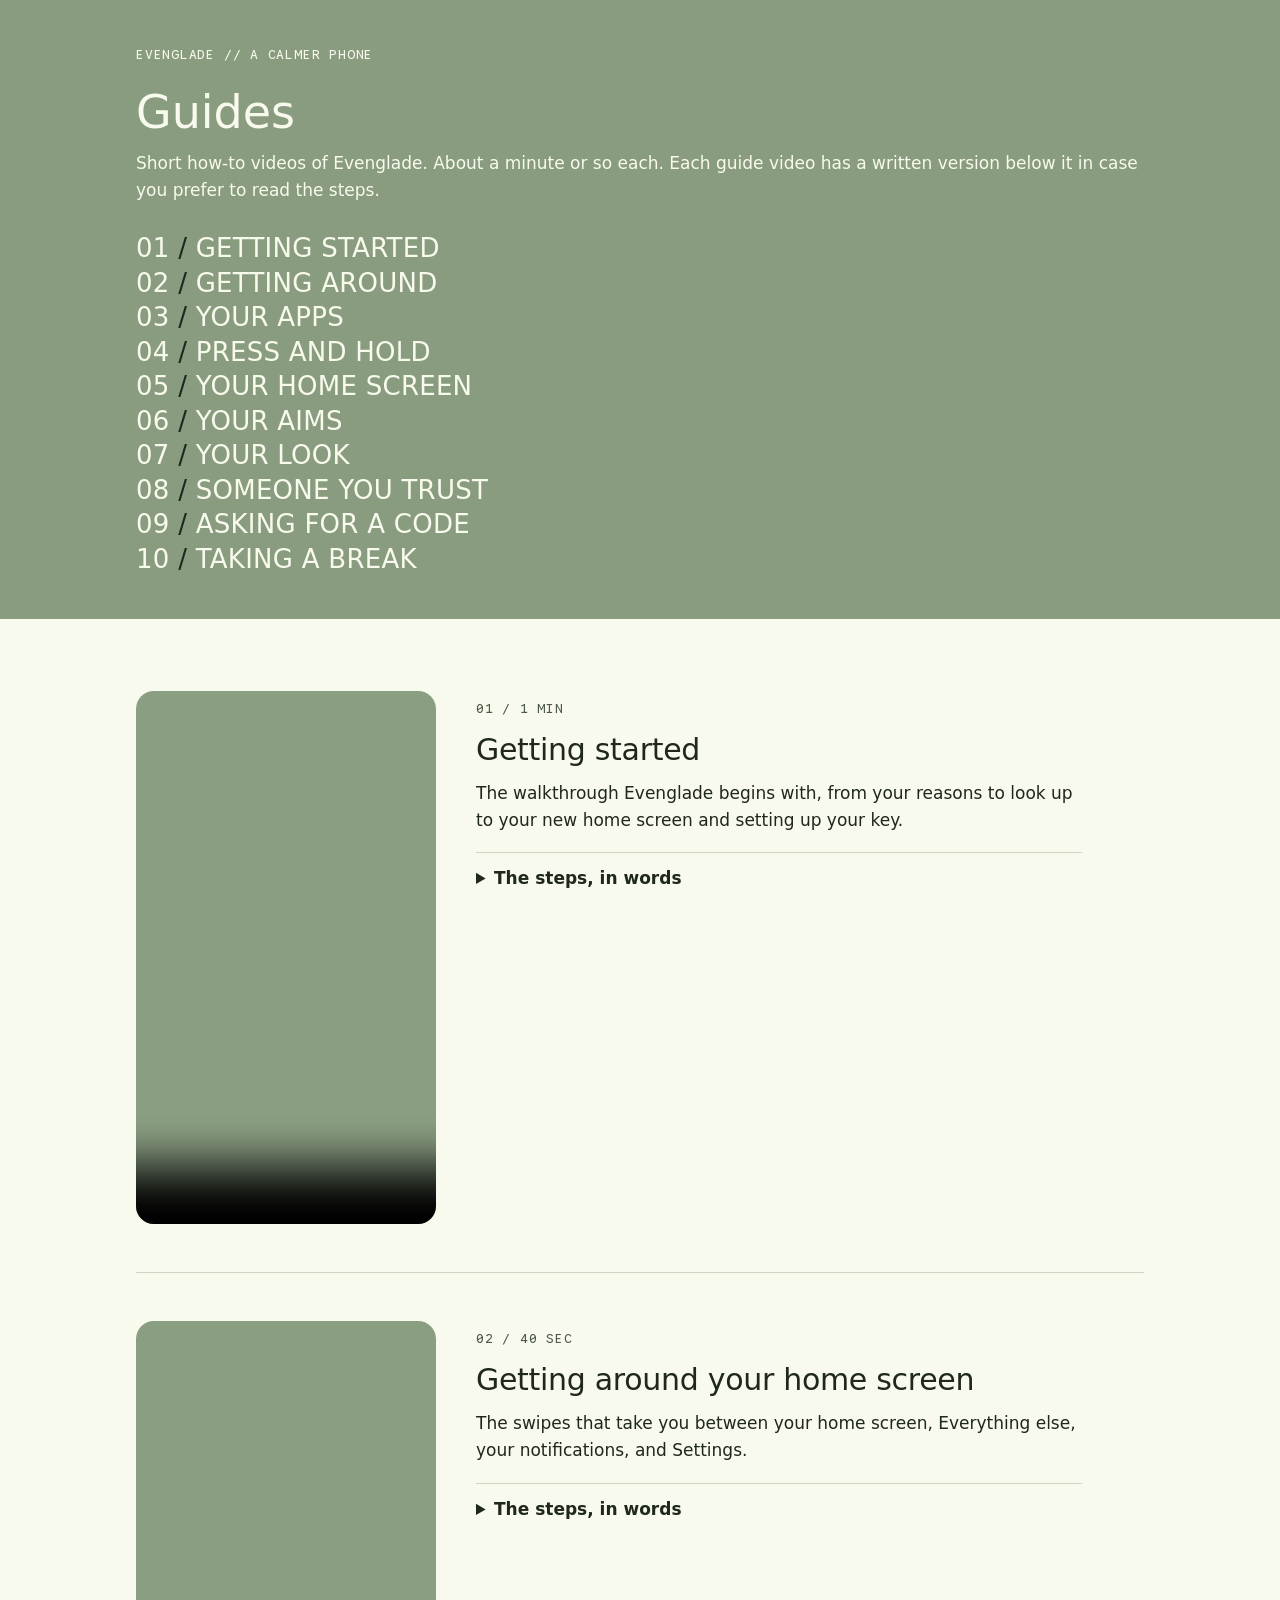
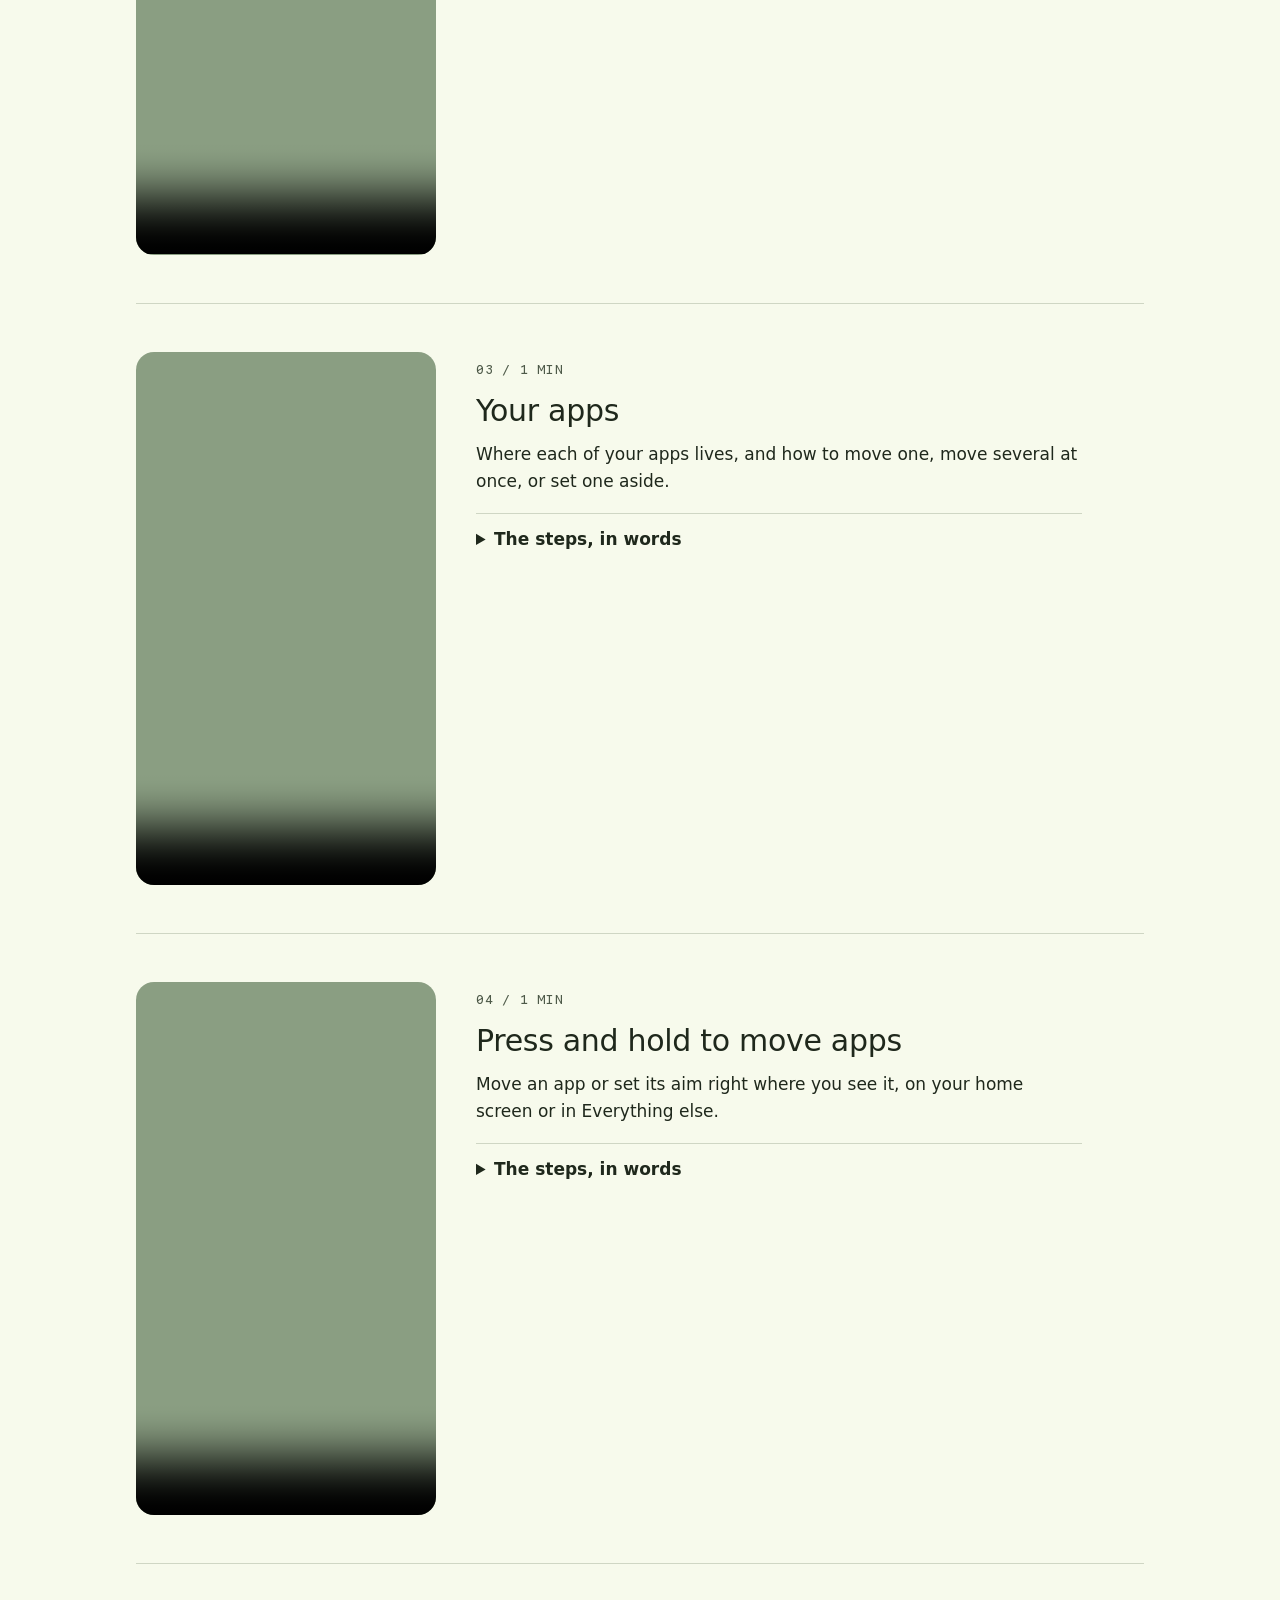
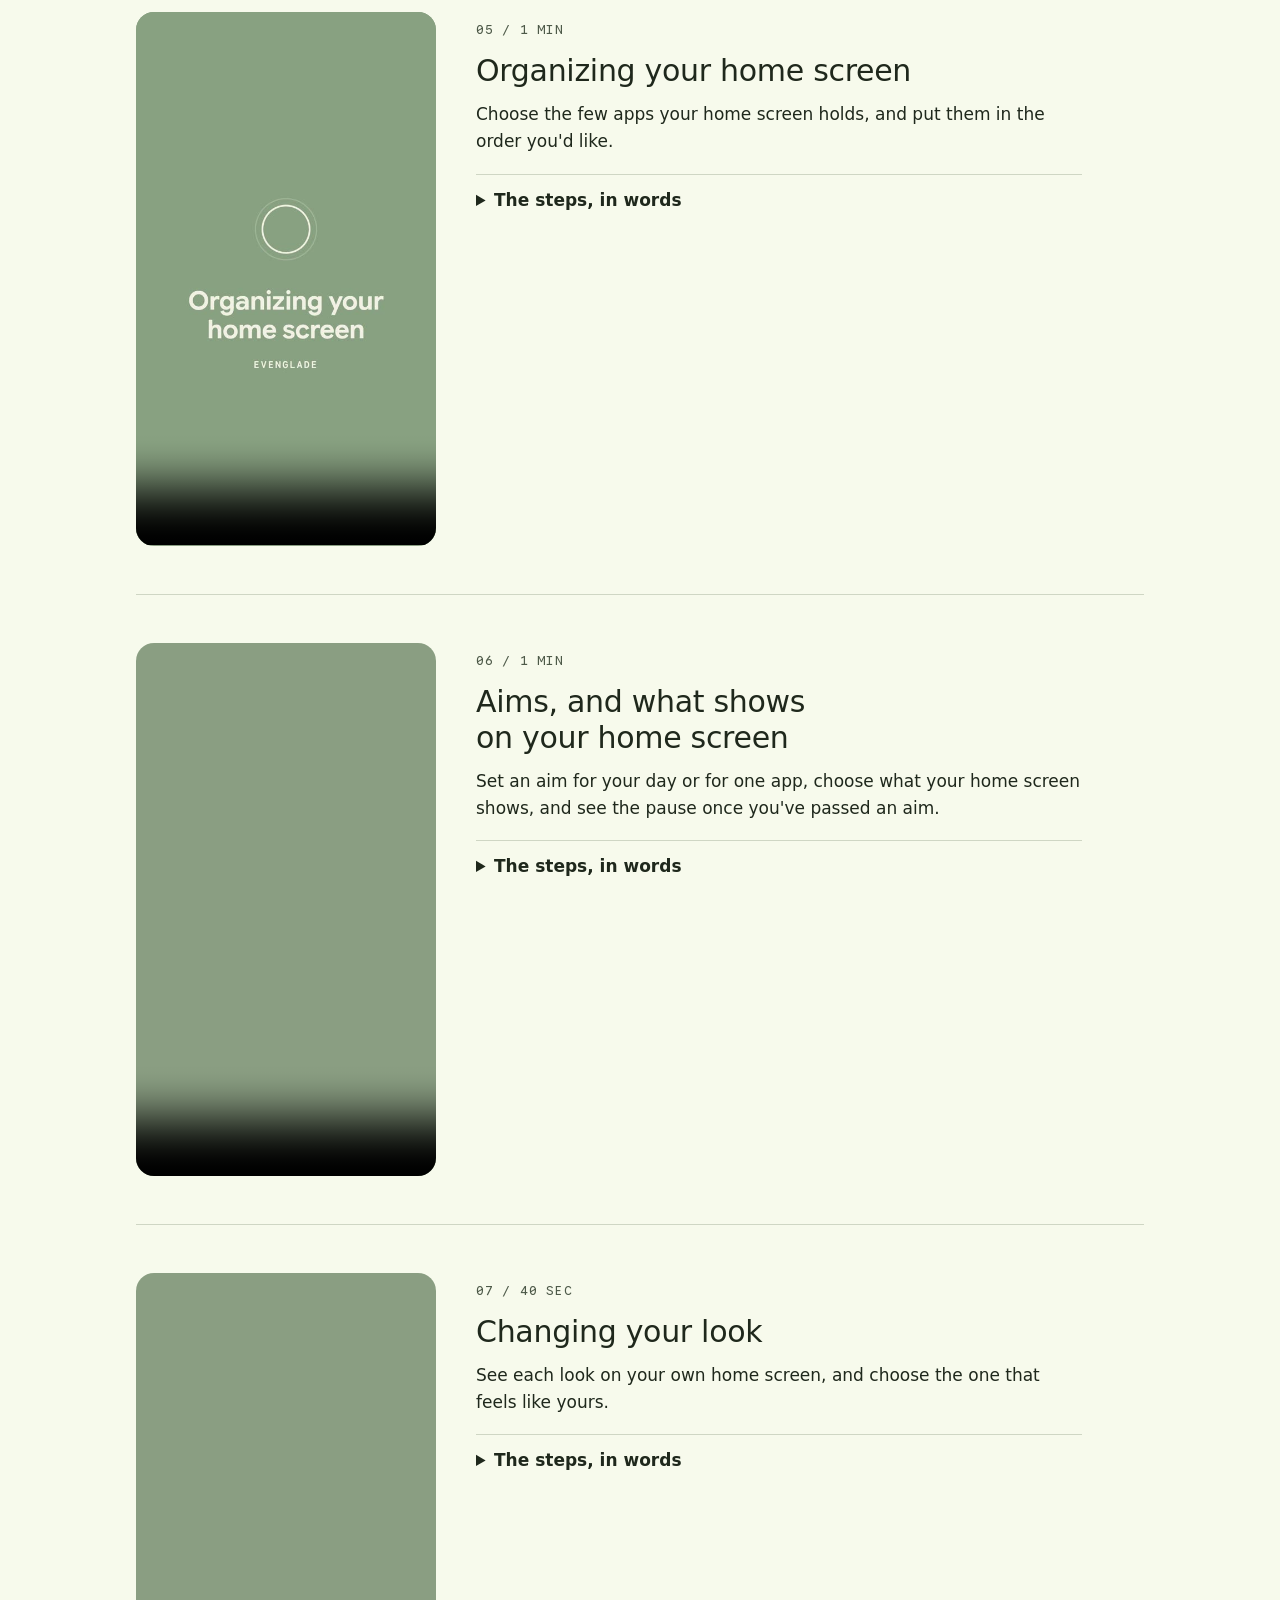
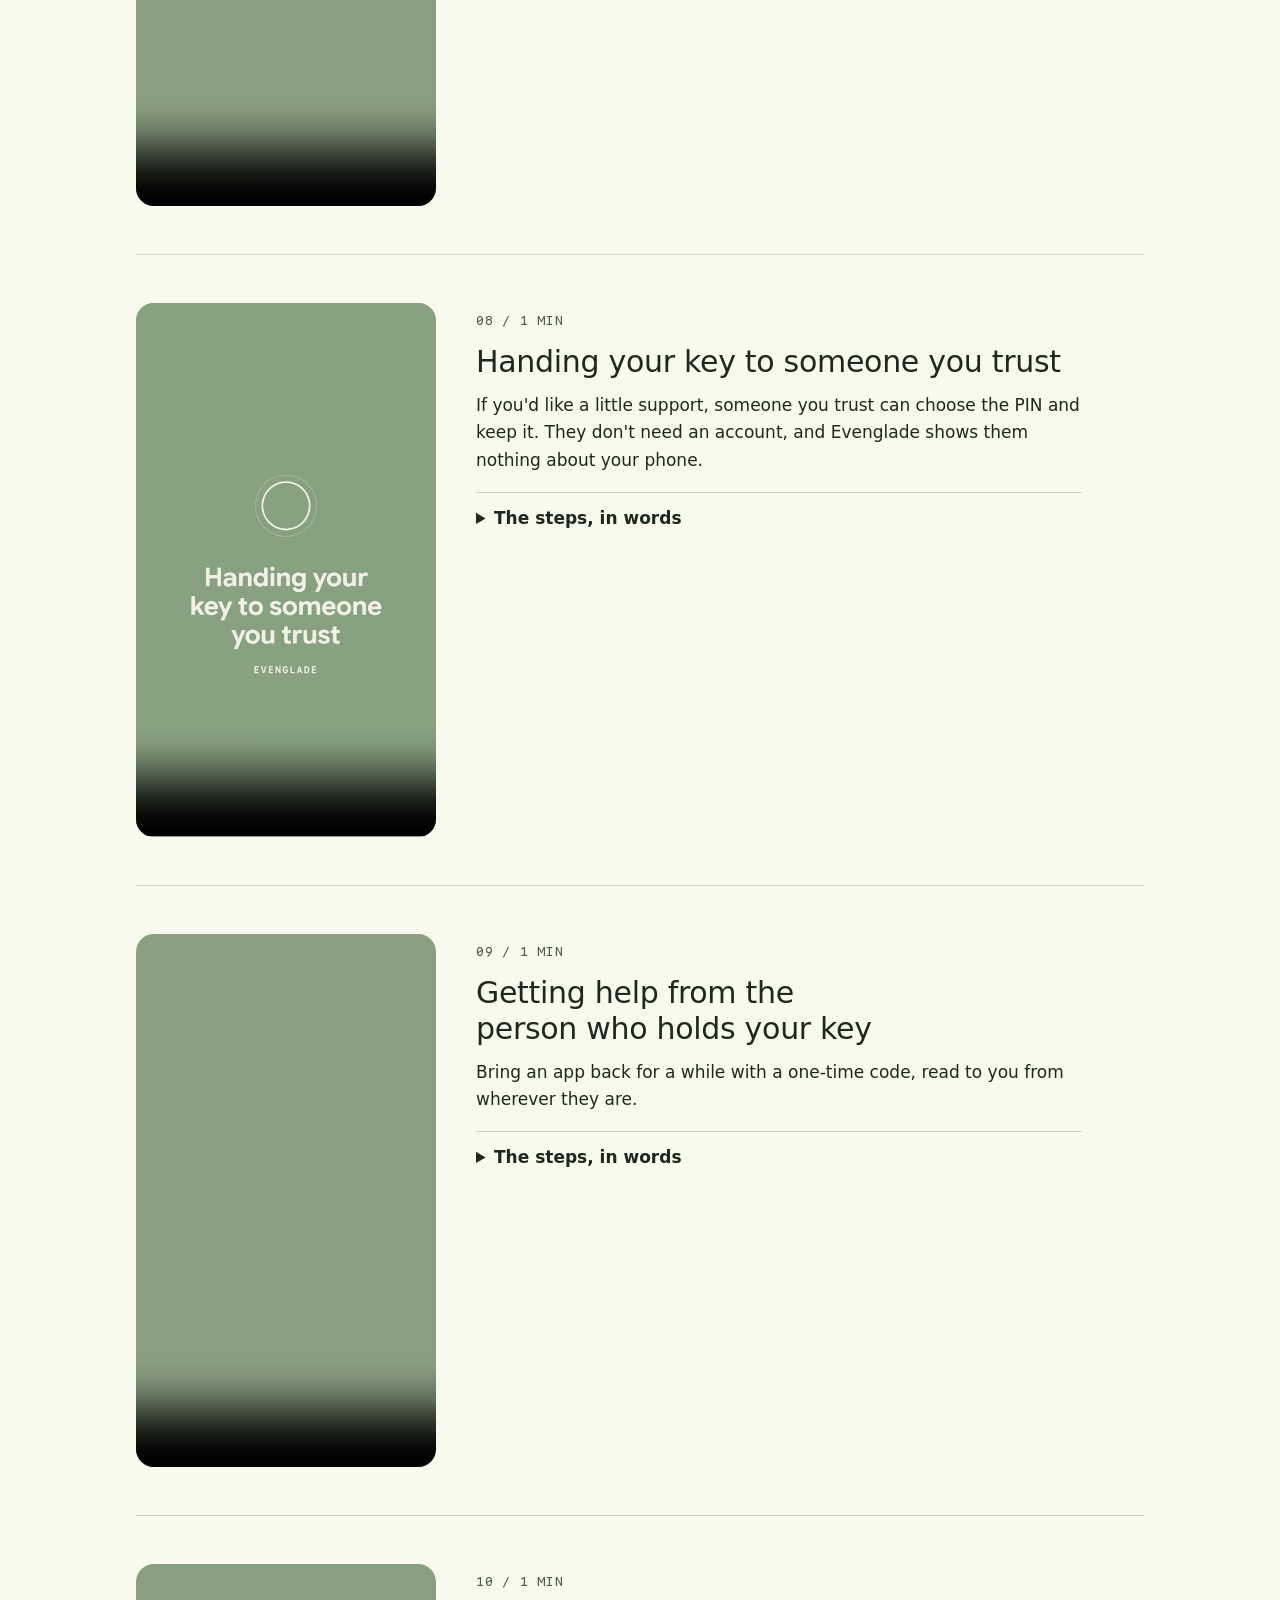
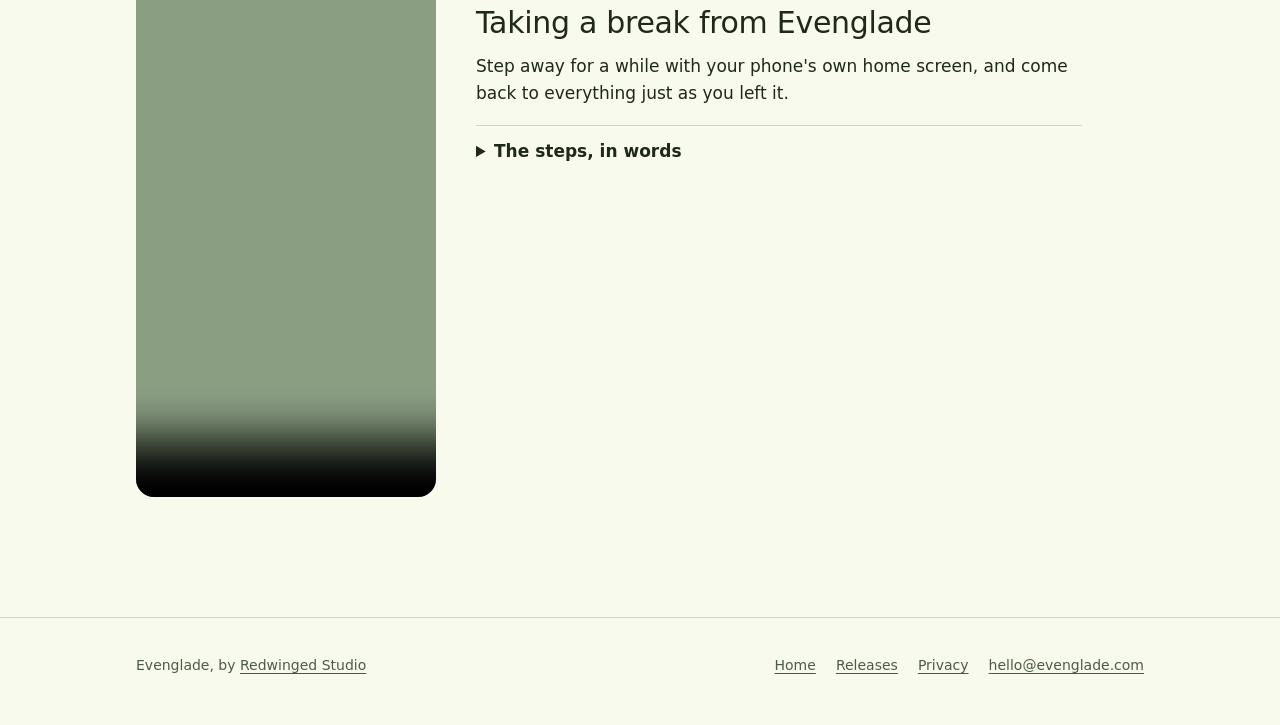
==== commit a94e813f: "Guides: Your aims, a new intro; the home page's sixth section, Guides Co-Authored-By: Claude Opus 5." ====
--- a/docs/guides.html
+++ b/docs/guides.html
@@ -4,7 +4,7 @@
 <meta charset="utf-8">
 <meta name="viewport" content="width=device-width, initial-scale=1, viewport-fit=cover">
 <title>Evenglade guides: short videos on using your calm home screen</title>
-<meta name="description" content="Short videos of Evenglade, each with its steps in words: getting started, getting around, your apps, aims, your look, sharing your key, and taking a break.">
+<meta name="description" content="Short videos of Evenglade, each with its steps in words: getting started, getting around, your apps, your aims, your look, sharing your key, and taking a break.">
 <meta name="theme-color" content="#8A9C80">
 <link rel="icon" href="/favicon.ico" sizes="48x48">
 <link rel="icon" href="/favicon.svg" type="image/svg+xml">
@@ -34,14 +34,14 @@
   <div class="wrap">
     <a class="mono" href="/">Evenglade <span aria-hidden="true">//</span> A calmer phone</a>
     <h1>Guides</h1>
-    <p>Short videos of Evenglade on a phone, a minute or so each. They have no sound: each step is written on screen, and below each video too.</p>
+    <p>Short how-to videos of Evenglade. About a minute or so each. Each guide video has a written version below it in case you prefer to read the steps.</p>
     <nav class="list guide-list" aria-label="Guides">
       <a href="#getting-started"><span class="num">01</span> <span class="slash">/</span> <span class="name">Getting started</span></a>
       <a href="#getting-around"><span class="num">02</span> <span class="slash">/</span> <span class="name">Getting around</span></a>
       <a href="#your-apps"><span class="num">03</span> <span class="slash">/</span> <span class="name">Your apps</span></a>
       <a href="#press-and-hold"><span class="num">04</span> <span class="slash">/</span> <span class="name">Press and hold</span></a>
       <a href="#your-home-screen"><span class="num">05</span> <span class="slash">/</span> <span class="name">Your home screen</span></a>
-      <a href="#aims"><span class="num">06</span> <span class="slash">/</span> <span class="name">Aims</span></a>
+      <a href="#aims"><span class="num">06</span> <span class="slash">/</span> <span class="name">Your aims</span></a>
       <a href="#your-look"><span class="num">07</span> <span class="slash">/</span> <span class="name">Your look</span></a>
       <a href="#someone-you-trust"><span class="num">08</span> <span class="slash">/</span> <span class="name">Someone you trust</span></a>
       <a href="#a-code"><span class="num">09</span> <span class="slash">/</span> <span class="name">Asking for a code</span></a>
@@ -160,7 +160,7 @@
             <li>Back on your home screen, they join the list. Phone and Messages come first, then the rest by name.</li>
             <li>To change the order, press and hold an empty part of the home screen.</li>
             <li>Tap Rearrange your home screen. It's first in a home screen app's menu, too.</li>
-            <li>Slide an app by its handle to where you'd like it. With a screen reader, each app can move up or down instead.</li>
+            <li>Slide an app by its handle to where you'd like it.</li>
             <li>Tap Done when it feels right. Apps you add later go last.</li>
             <li>Changed your mind? Rearrange again, then tap Back to the usual order and Done.</li>
           </ol>
@@ -250,7 +250,7 @@
             <li>Ask the person who holds your key for a one-time code. They read it from the authenticator app on their phone.</li>
             <li>Type the code they read you, then tap Continue.</li>
             <li>The app is back for 30 minutes. Then it's set aside again, on the minute.</li>
-            <li>A note in the notification shade counts down the time.</li>
+            <li>A notification counts down the time.</li>
           </ol>
           <p>A code works once, for one app. The PIN stays with them.</p>
         </details>
--- a/docs/style.css
+++ b/docs/style.css
@@ -62,8 +62,9 @@
 .hero .tagline { font-size: clamp(20px, 2.4vw, 24px); line-height: 1.3; margin-top: 12px; }
 .soon { margin-top: 22px; font-size: 16px; display: flex; flex-wrap: wrap; align-items: center; gap: 10px 16px; }
 .soon a { font-weight: 600; }
-.soon .cta { font: 500 16px var(--font-body); color: var(--page); background: var(--ink); border-radius: 999px; padding: 11px 20px; text-decoration: none; }
-.soon .cta:hover { opacity: 0.9; }
+.soon .cta, .go .cta { display: inline-block; font: 500 16px var(--font-body); color: var(--page); background: var(--ink); border-radius: 999px; padding: 11px 20px; text-decoration: none; }
+.soon .cta:hover, .go .cta:hover { opacity: 0.9; }
+.prose .go { margin-top: 24px; }
 .phone { width: 100%; max-width: 280px; aspect-ratio: 1080 / 2400; border-radius: 26px; border: 6px solid #12160F; overflow: hidden; background: #12160F; justify-self: center; box-shadow: 0 24px 50px -24px rgba(18, 22, 15, 0.55); }
 .phone img { display: block; width: 100%; height: 100%; object-fit: cover; }
 
@@ -90,7 +91,8 @@
 .auth-code { grid-area: code; font: 700 14cqw/1.1 var(--font-mono); white-space: nowrap; color: #2d5c38; }
 .auth-ring { grid-area: ring; width: 12cqw; height: 12cqw; color: #2d5c38; }
 .stop .text ul { margin: 0; padding-left: 1.1em; display: grid; gap: 6px; }
-.stop .text ul.watch { list-style: none; padding: 0; margin-top: 4px; gap: 4px; font-size: 15px; }
+.stop .text ul.watch, .prose ul.watch { list-style: none; padding: 0; margin-top: 4px; gap: 4px; font-size: 15px; }
+.prose ul.watch { margin: 0; }
 .watch a { display: inline-flex; align-items: center; gap: 8px; }
 .watch svg { width: 12px; height: 12px; fill: currentColor; flex: none; }
 .watch .len { color: var(--soft); font-size: 14px; white-space: nowrap; }
@@ -214,6 +216,7 @@
 .compare { margin: 0; display: grid; grid-template-columns: minmax(0, 1fr) auto; gap: 24px 48px; align-items: center; }
 .compare > figcaption { display: grid; gap: 8px; max-width: 40ch; }
 .compare .pair { display: grid; grid-template-columns: repeat(2, 200px); gap: 24px; }
+.compare .pair.solo { grid-template-columns: 200px; }
 .compare .pair figure { margin: 0; display: grid; gap: 10px; justify-items: center; text-align: center; }
 .compare .phone { max-width: 200px; border-width: 5px; border-radius: 22px; box-shadow: none; }
 .earlier { border-top: 1px solid var(--rule); padding-block: 48px 0; }
@@ -227,6 +230,7 @@
 }
 @media (max-width: 560px) {
   .compare .pair { grid-template-columns: repeat(2, minmax(0, 1fr)); gap: 14px; }
+  .compare .pair.solo { grid-template-columns: minmax(0, 200px); justify-content: center; }
   .compare .phone { border-width: 4px; border-radius: 16px; }
   .history > li { grid-template-columns: minmax(0, 1fr); }
   .history .ver { display: flex; gap: 12px; align-items: baseline; }
